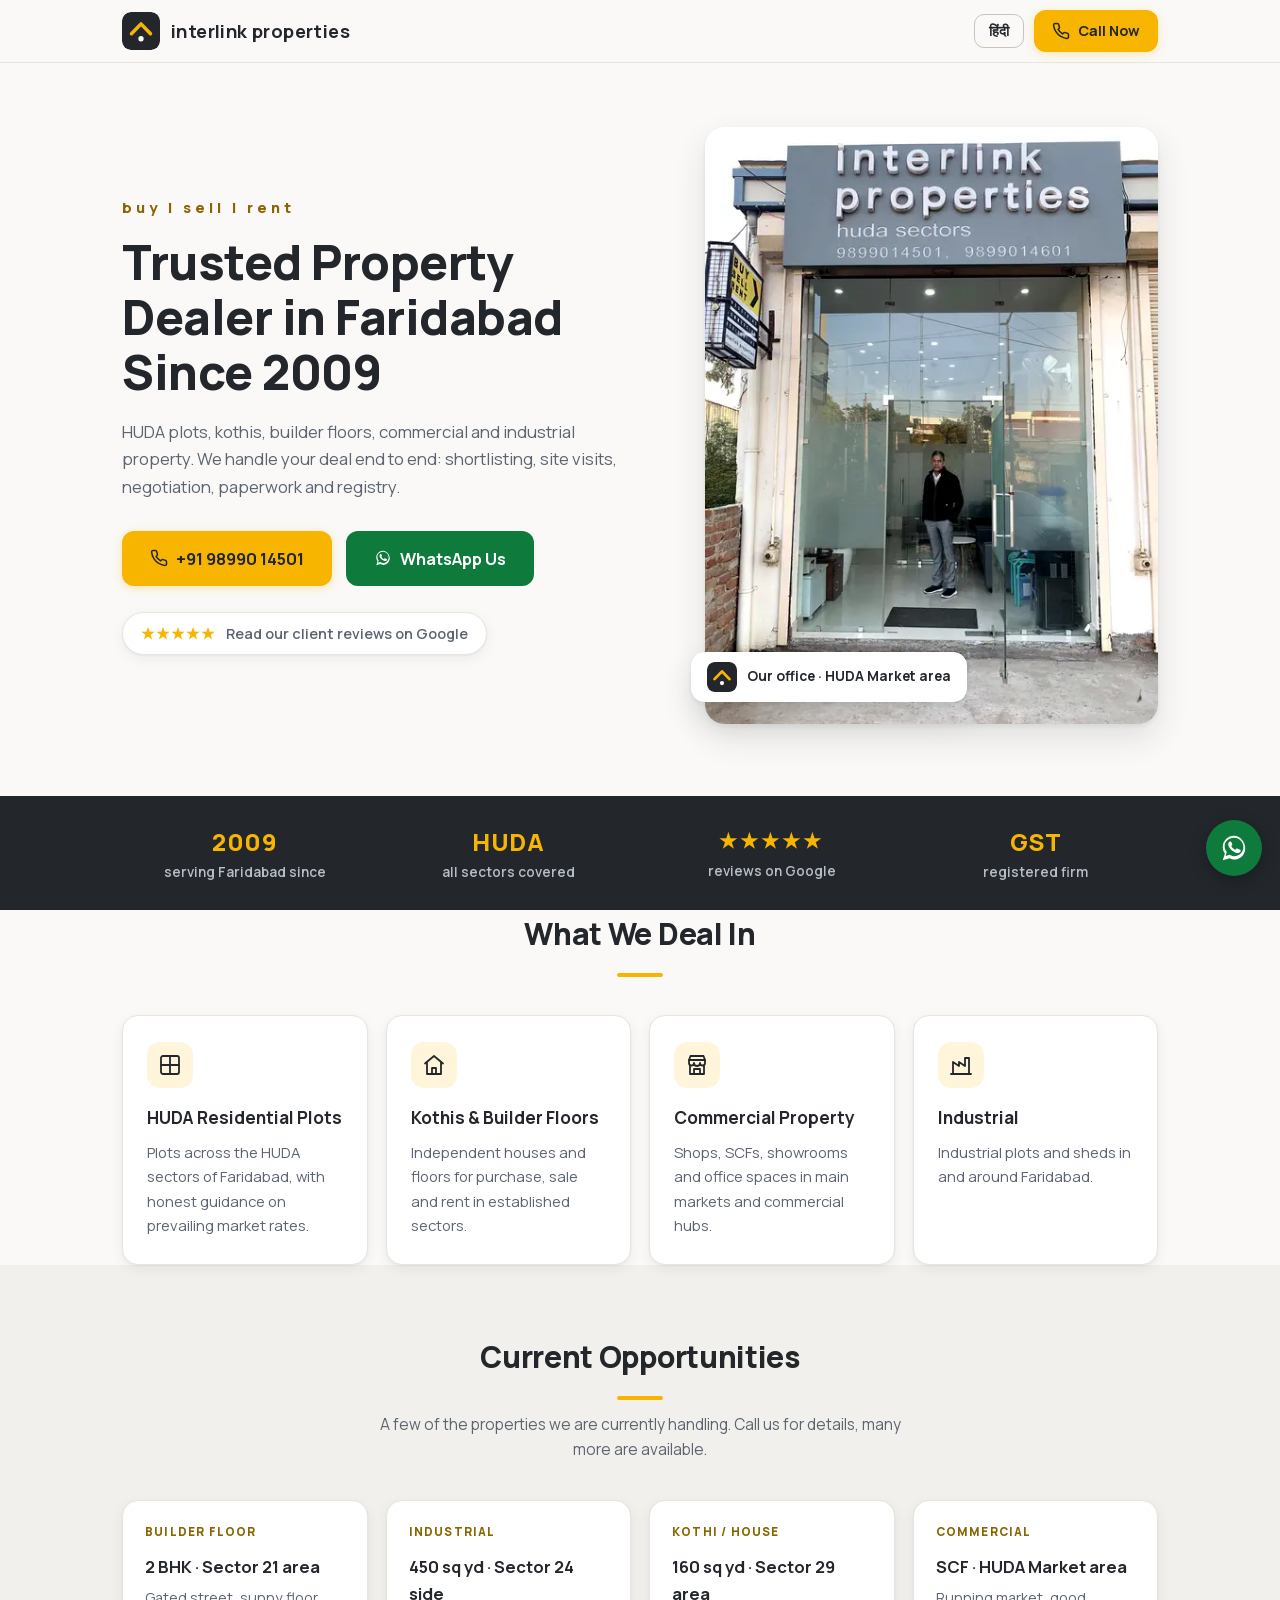
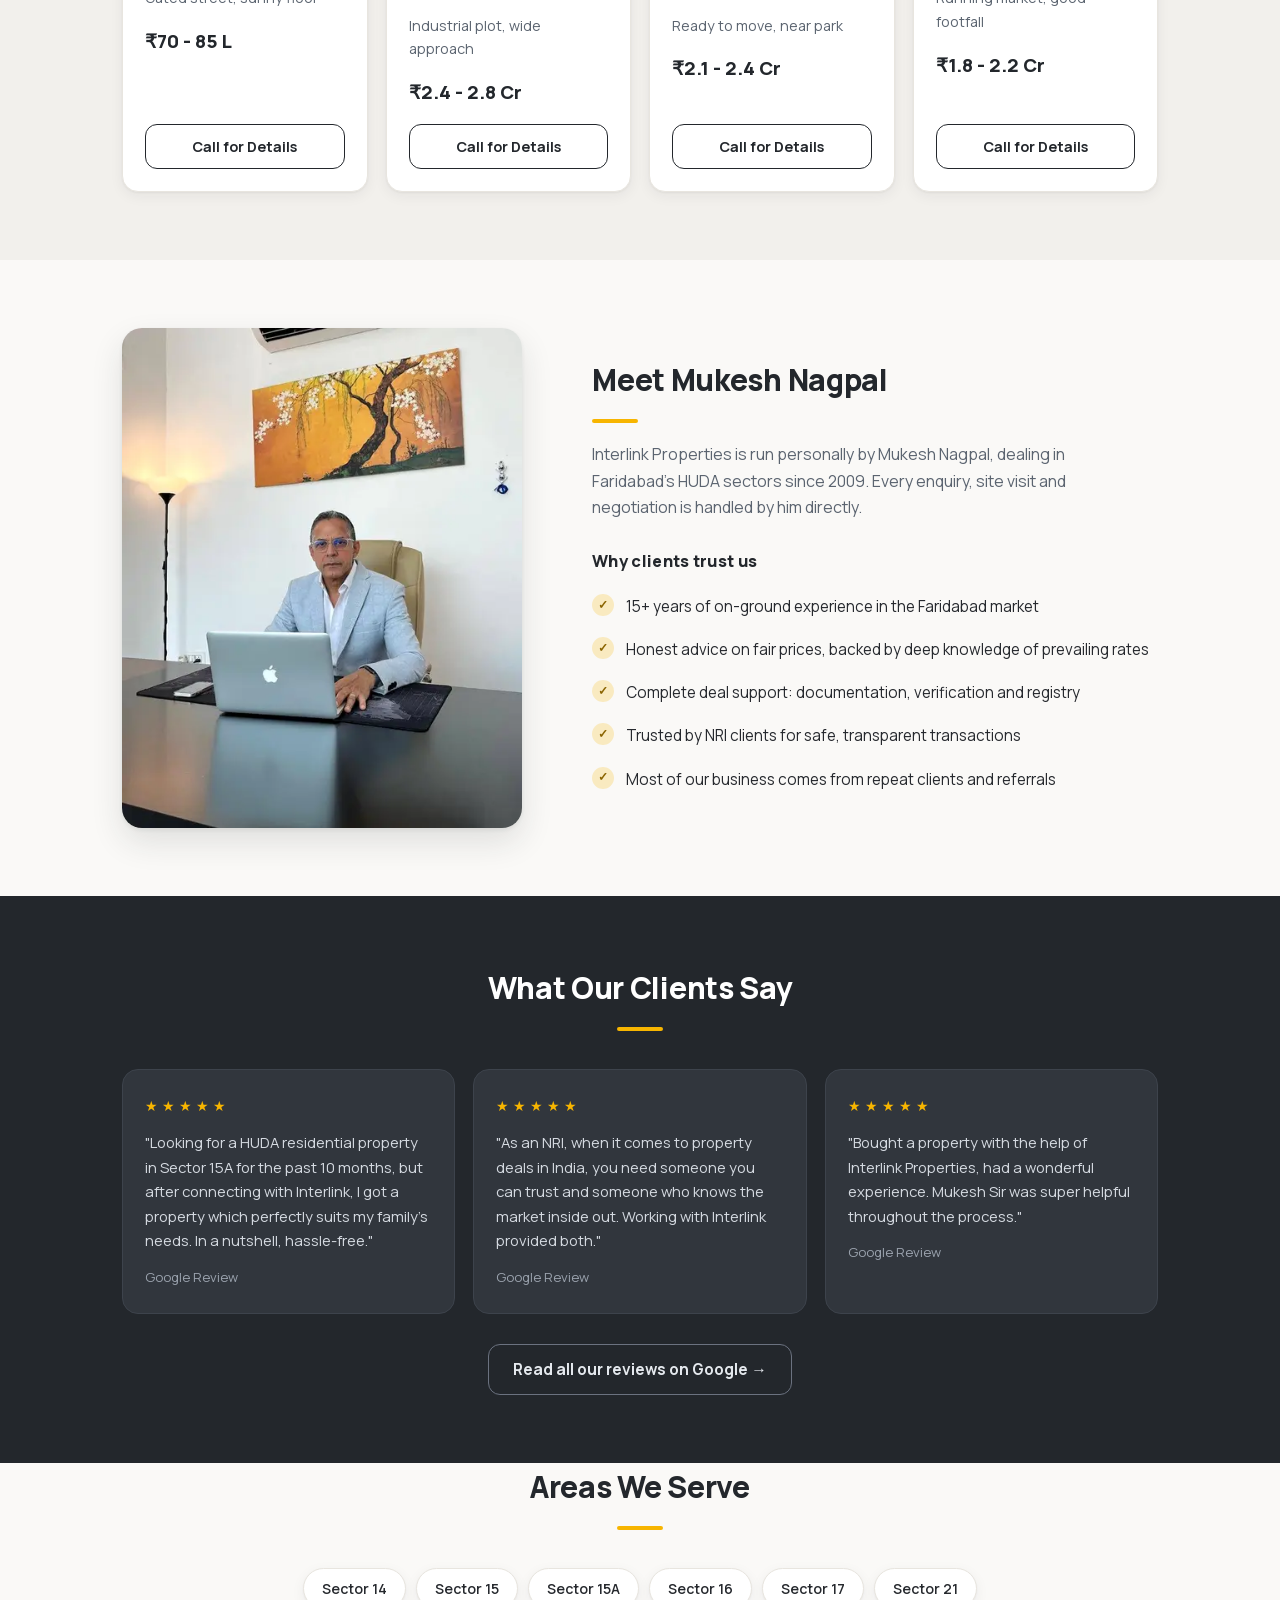
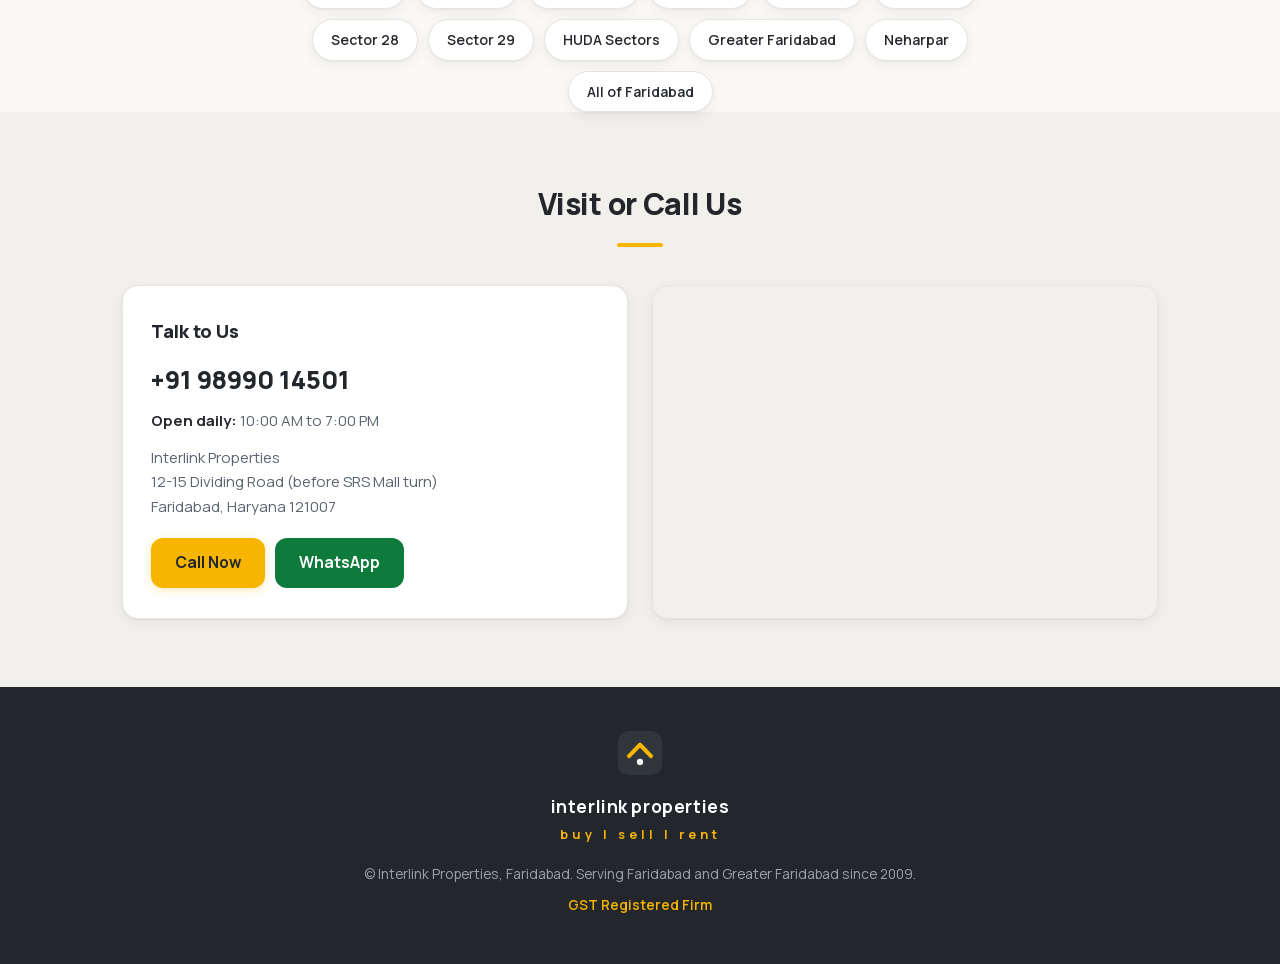
==== website/index.html @ 2ee6475a "Modern rebrand from the real shop sign; split code; Pages via Actions Full redesign replacing the wa" ====
<!DOCTYPE html>
<html lang="en">
<head>
<meta charset="UTF-8">
<meta name="viewport" content="width=device-width, initial-scale=1.0">
<title>Interlink Properties | Trusted Property Dealer in Faridabad Since 2009</title>
<meta name="description" content="Interlink Properties, 12-15 Dividing Road, Faridabad. HUDA plots, kothis, builder floors, commercial and industrial property. Buying, selling and renting since 2009. Call +91 98990 14501.">
<meta name="theme-color" content="#23272c">
<link rel="canonical" href="https://interlinkproperties.in/">
<link rel="icon" type="image/png" sizes="64x64" href="assets/favicon-64.png">
<link rel="apple-touch-icon" href="assets/apple-touch-icon.png">
<meta property="og:type" content="website">
<meta property="og:site_name" content="Interlink Properties">
<meta property="og:locale" content="en_IN">
<meta property="og:title" content="Interlink Properties | Trusted Property Dealer in Faridabad Since 2009">
<meta property="og:description" content="HUDA plots, kothis, builder floors, commercial and industrial property in Faridabad. Buying, selling and renting since 2009.">
<meta property="og:url" content="https://interlinkproperties.in/">
<meta property="og:image" content="https://interlinkproperties.in/assets/og-image.jpg">
<meta property="og:image:width" content="1200">
<meta property="og:image:height" content="630">
<meta name="twitter:card" content="summary_large_image">
<link rel="preload" as="font" type="font/woff2" href="assets/fonts/manrope-latin.woff2" crossorigin>
<link rel="stylesheet" href="css/styles.css">
<script type="application/ld+json">
{
  "@context": "https://schema.org",
  "@type": "RealEstateAgent",
  "name": "Interlink Properties",
  "description": "Property dealer in Faridabad since 2009. HUDA plots, kothis, builder floors, commercial and industrial property.",
  "telephone": "+91-9899014501",
  "url": "https://interlinkproperties.in",
  "logo": "https://interlinkproperties.in/assets/apple-touch-icon.png",
  "image": "https://interlinkproperties.in/assets/og-image.jpg",
  "founder": { "@type": "Person", "name": "Mukesh Nagpal", "jobTitle": "Real Estate Agent" },
  "address": {
    "@type": "PostalAddress",
    "streetAddress": "12-15 Dividing Road, Sector 12",
    "addressLocality": "Faridabad",
    "addressRegion": "Haryana",
    "postalCode": "121007",
    "addressCountry": "IN"
  },
  "geo": { "@type": "GeoCoordinates", "latitude": 28.3880749, "longitude": 77.3139845 },
  "openingHours": "Mo-Su 10:00-19:00",
  "areaServed": "Faridabad",
  "foundingDate": "2009",
  "sameAs": [
    "https://www.facebook.com/InterlinkProp/",
    "https://www.google.com/maps/place/Interlink+Properties/@28.3880796,77.3114096,17z/data=!3m1!4b1!4m6!3m5!1s0x390cdc7d4375aaab:0xf8044a146d7694da!8m2!3d28.3880749!4d77.3139845!16s%2Fg%2F11l663hy3c"
  ]
}
</script>
</head>
<body>

<header class="site">
  <div class="wrap">
    <a class="brand" href="#" aria-label="Interlink Properties home">
      <svg class="mark" viewBox="0 0 64 64" width="38" height="38" aria-hidden="true"><rect width="64" height="64" rx="14" fill="#23272c"/><path d="M16 36.5 32 20l16 16.5" stroke="#f7b500" stroke-width="6" fill="none" stroke-linecap="round" stroke-linejoin="round"/><circle cx="32" cy="45" r="4.5" fill="#fff"/></svg>
      <span class="name">interlink properties</span>
    </a>
    <div class="head-actions">
      <button class="lang-toggle" id="langToggle" aria-label="हिंदी में देखें">हिंदी</button>
      <a class="btn btn-yellow" href="tel:+919899014501" aria-label="Call Now: +91 98990 14501"><svg viewBox="0 0 24 24" fill="none" stroke="currentColor" stroke-width="2" stroke-linecap="round" stroke-linejoin="round" aria-hidden="true"><path d="M22 16.92v3a2 2 0 0 1-2.18 2 19.79 19.79 0 0 1-8.63-3.07 19.5 19.5 0 0 1-6-6 19.79 19.79 0 0 1-3.07-8.67A2 2 0 0 1 4.11 2h3a2 2 0 0 1 2 1.72c.13.96.36 1.9.7 2.81a2 2 0 0 1-.45 2.11L8.09 9.91a16 16 0 0 0 6 6l1.27-1.27a2 2 0 0 1 2.11-.45c.91.34 1.85.57 2.81.7A2 2 0 0 1 22 16.92z"/></svg><span data-i18n="callNow">Call Now</span></a>
    </div>
  </div>
</header>

<main>
<section class="hero">
  <div class="wrap hero-grid">
    <div class="hero-copy">
      <p class="eyebrow" data-i18n="tagline">buy&ensp;|&ensp;sell&ensp;|&ensp;rent</p>
      <h1 data-i18n="heroTitle">Trusted Property Dealer in Faridabad Since 2009</h1>
      <p class="sub" data-i18n="heroSub">HUDA plots, kothis, builder floors, commercial and industrial property. We handle your deal end to end: shortlisting, site visits, negotiation, paperwork and registry.</p>
      <div class="cta-row">
        <a class="btn btn-yellow btn-lg" href="tel:+919899014501"><svg viewBox="0 0 24 24" fill="none" stroke="currentColor" stroke-width="2" stroke-linecap="round" stroke-linejoin="round" aria-hidden="true"><path d="M22 16.92v3a2 2 0 0 1-2.18 2 19.79 19.79 0 0 1-8.63-3.07 19.5 19.5 0 0 1-6-6 19.79 19.79 0 0 1-3.07-8.67A2 2 0 0 1 4.11 2h3a2 2 0 0 1 2 1.72c.13.96.36 1.9.7 2.81a2 2 0 0 1-.45 2.11L8.09 9.91a16 16 0 0 0 6 6l1.27-1.27a2 2 0 0 1 2.11-.45c.91.34 1.85.57 2.81.7A2 2 0 0 1 22 16.92z"/></svg><span>+91 98990 14501</span></a>
        <a class="btn btn-wa btn-lg" href="https://wa.me/919899014501?text=Hi%2C%20I%20am%20interested%20in%20a%20property%20in%20Faridabad."><svg viewBox="0 0 32 32" fill="currentColor" aria-hidden="true"><path d="M16 3C9.4 3 4 8.3 4 14.9c0 2.6.8 5 2.3 7L4 29l7.3-2.2c1.9 1 3.9 1.5 4.7 1.5 6.6 0 12-5.3 12-11.9S22.6 3 16 3zm0 21.8c-.7 0-2.5-.4-4.2-1.4l-.5-.3-4.3 1.3 1.3-4.1-.3-.5c-1.3-1.7-2-3.8-2-5.9C6 9.4 10.5 5 16 5s10 4.4 10 9.9-4.5 9.9-10 9.9zm5.5-7.4c-.3-.2-1.8-.9-2-1-.3-.1-.5-.2-.7.2-.2.3-.8 1-.9 1.1-.2.2-.3.2-.6.1-.3-.2-1.3-.5-2.4-1.5-.9-.8-1.5-1.8-1.7-2.1-.2-.3 0-.5.1-.6l.5-.6c.2-.2.2-.3.3-.5.1-.2 0-.4 0-.6-.1-.2-.7-1.7-1-2.3-.2-.6-.5-.5-.7-.5h-.6c-.2 0-.6.1-.9.4-.3.3-1.1 1.1-1.1 2.7s1.2 3.1 1.3 3.3c.2.2 2.3 3.6 5.7 5 .8.3 1.4.6 1.9.7.8.3 1.5.2 2.1.1.6-.1 1.8-.8 2.1-1.5.3-.7.3-1.3.2-1.5-.1-.1-.3-.2-.6-.4z"/></svg><span data-i18n="waBtn">WhatsApp Us</span></a>
      </div>
      <a class="rating-chip" href="https://www.google.com/maps/place/Interlink+Properties/@28.3880796,77.3114096,17z/data=!3m1!4b1!4m6!3m5!1s0x390cdc7d4375aaab:0xf8044a146d7694da!8m2!3d28.3880749!4d77.3139845!16s%2Fg%2F11l663hy3c">
        <span class="stars" aria-hidden="true">★★★★★</span>
        <span data-i18n="revChip">Read our client reviews on Google</span>
      </a>
    </div>
    <div class="hero-photo">
      <picture>
        <source type="image/webp" srcset="assets/img/shopfront-480.webp 480w, assets/img/shopfront-800.webp 800w, assets/img/shopfront-1200.webp 1200w" sizes="(max-width: 860px) 92vw, 460px">
        <img src="assets/img/shopfront-800.jpg" srcset="assets/img/shopfront-480.jpg 480w, assets/img/shopfront-800.jpg 800w, assets/img/shopfront-1200.jpg 1200w" sizes="(max-width: 860px) 92vw, 460px" width="800" height="1056" fetchpriority="high" alt="Interlink Properties office on 12-15 Dividing Road, Faridabad">
      </picture>
      <div class="hero-badge">
        <svg viewBox="0 0 64 64" width="30" height="30" aria-hidden="true"><rect width="64" height="64" rx="14" fill="#23272c"/><path d="M16 36.5 32 20l16 16.5" stroke="#f7b500" stroke-width="6" fill="none" stroke-linecap="round" stroke-linejoin="round"/><circle cx="32" cy="45" r="4.5" fill="#fff"/></svg>
        <span data-i18n="heroBadge">Our office · HUDA Market area</span>
      </div>
    </div>
  </div>
</section>

<section class="stats" aria-label="Highlights">
  <div class="wrap stats-grid">
    <div class="stat"><div class="v">2009</div><div class="l" data-i18n="statSince">serving Faridabad since</div></div>
    <div class="stat"><div class="v">HUDA</div><div class="l" data-i18n="statSectors">all sectors covered</div></div>
    <div class="stat"><div class="v stars">★★★★★</div><div class="l" data-i18n="statRev">reviews on Google</div></div>
    <div class="stat"><div class="v">GST</div><div class="l" data-i18n="statGst">registered firm</div></div>
  </div>
</section>

<section class="wrap" id="services">
  <div class="sec-head">
    <h2 data-i18n="svcTitle">What We Deal In</h2>
    <div class="rule"></div>
  </div>
  <div class="grid">
    <div class="card">
      <div class="ico"><svg viewBox="0 0 24 24" fill="none" stroke-width="1.8" stroke-linecap="round" stroke-linejoin="round" aria-hidden="true"><rect x="3" y="3" width="18" height="18" rx="2"/><path d="M3 12h18M12 3v18"/></svg></div>
      <h3 data-i18n="svc1">HUDA Residential Plots</h3><p data-i18n="svc1p">Plots across the HUDA sectors of Faridabad, with honest guidance on prevailing market rates.</p>
    </div>
    <div class="card">
      <div class="ico"><svg viewBox="0 0 24 24" fill="none" stroke-width="1.8" stroke-linecap="round" stroke-linejoin="round" aria-hidden="true"><path d="M3 10.5 12 3l9 7.5"/><path d="M5 9.5V21h14V9.5"/><path d="M10 21v-6h4v6"/></svg></div>
      <h3 data-i18n="svc2">Kothis &amp; Builder Floors</h3><p data-i18n="svc2p">Independent houses and floors for purchase, sale and rent in established sectors.</p>
    </div>
    <div class="card">
      <div class="ico"><svg viewBox="0 0 24 24" fill="none" stroke-width="1.8" stroke-linecap="round" stroke-linejoin="round" aria-hidden="true"><path d="M4 7 5.5 3h13L20 7"/><path d="M4 7h16v3a2.5 2.5 0 0 1-5 0 2.5 2.5 0 0 1-6 0 2.5 2.5 0 0 1-5 0z"/><path d="M5 12.5V21h14v-8.5"/><path d="M9 21v-5h6v5"/></svg></div>
      <h3 data-i18n="svc3">Commercial Property</h3><p data-i18n="svc3p">Shops, SCFs, showrooms and office spaces in main markets and commercial hubs.</p>
    </div>
    <div class="card">
      <div class="ico"><svg viewBox="0 0 24 24" fill="none" stroke-width="1.8" stroke-linecap="round" stroke-linejoin="round" aria-hidden="true"><path d="M2 21h20"/><path d="M4 21V9l6 4V9l6 4V5h4v16"/></svg></div>
      <h3 data-i18n="svc4">Industrial</h3><p data-i18n="svc4p">Industrial plots and sheds in and around Faridabad.</p>
    </div>
  </div>
</section>

<section class="listings" id="listings">
  <div class="wrap">
    <div class="sec-head">
      <h2 data-i18n="listTitle">Current Opportunities</h2>
      <div class="rule"></div>
      <p class="sub" data-i18n="listSub">A few of the properties we are currently handling. Call us for details, many more are available.</p>
    </div>
    <div class="grid" id="listingGrid">
      <noscript><p class="muted-center">Call +91 98990 14501 for our current properties.</p></noscript>
    </div>
  </div>
</section>

<section class="about" id="about">
  <div class="wrap about-grid">
    <div class="about-photo">
      <picture>
        <source type="image/webp" srcset="assets/img/mukesh-480.webp 480w, assets/img/mukesh-800.webp 800w" sizes="(max-width: 860px) 92vw, 400px">
        <img src="assets/img/mukesh-800.jpg" srcset="assets/img/mukesh-480.jpg 480w, assets/img/mukesh-800.jpg 800w" sizes="(max-width: 860px) 92vw, 400px" width="800" height="1000" loading="lazy" alt="Mukesh Nagpal at his desk in the Interlink Properties office">
      </picture>
    </div>
    <div class="about-copy">
      <h2 data-i18n="aboutTitle">Meet Mukesh Nagpal</h2>
      <div class="rule"></div>
      <p data-i18n="aboutP">Interlink Properties is run personally by Mukesh Nagpal, dealing in Faridabad's HUDA sectors since 2009. Every enquiry, site visit and negotiation is handled by him directly.</p>
      <h3 class="why-title" data-i18n="whyTitle">Why clients trust us</h3>
      <ul class="why-list">
        <li data-i18n="why1">15+ years of on-ground experience in the Faridabad market</li>
        <li data-i18n="why2">Honest advice on fair prices, backed by deep knowledge of prevailing rates</li>
        <li data-i18n="why3">Complete deal support: documentation, verification and registry</li>
        <li data-i18n="why4">Trusted by NRI clients for safe, transparent transactions</li>
        <li data-i18n="why5">Most of our business comes from repeat clients and referrals</li>
      </ul>
    </div>
  </div>
</section>

<section class="reviews" id="reviews">
  <div class="wrap">
    <div class="sec-head">
      <h2 data-i18n="revTitle">What Our Clients Say</h2>
      <div class="rule"></div>
    </div>
    <div class="review-grid">
      <div class="review">
        <div class="stars" aria-hidden="true">★★★★★</div>
        <p>"Looking for a HUDA residential property in Sector 15A for the past 10 months, but after connecting with Interlink, I got a property which perfectly suits my family's needs. In a nutshell, hassle-free."</p>
        <footer data-i18n="revSrc">Google Review</footer>
      </div>
      <div class="review">
        <div class="stars" aria-hidden="true">★★★★★</div>
        <p>"As an NRI, when it comes to property deals in India, you need someone you can trust and someone who knows the market inside out. Working with Interlink provided both."</p>
        <footer data-i18n="revSrc2">Google Review</footer>
      </div>
      <div class="review">
        <div class="stars" aria-hidden="true">★★★★★</div>
        <p>"Bought a property with the help of Interlink Properties, had a wonderful experience. Mukesh Sir was super helpful throughout the process."</p>
        <footer data-i18n="revSrc3">Google Review</footer>
      </div>
    </div>
    <div class="center">
      <a class="btn btn-line" href="https://www.google.com/maps/place/Interlink+Properties/@28.3880796,77.3114096,17z/data=!3m1!4b1!4m6!3m5!1s0x390cdc7d4375aaab:0xf8044a146d7694da!8m2!3d28.3880749!4d77.3139845!16s%2Fg%2F11l663hy3c" data-i18n="revAll">Read all our reviews on Google →</a>
    </div>
  </div>
</section>

<section class="wrap" id="areas">
  <div class="sec-head">
    <h2 data-i18n="areaTitle">Areas We Serve</h2>
    <div class="rule"></div>
  </div>
  <div class="area-chips">
    <span>Sector 14</span><span>Sector 15</span><span>Sector 15A</span><span>Sector 16</span>
    <span>Sector 17</span><span>Sector 21</span><span>Sector 28</span><span>Sector 29</span>
    <span>HUDA Sectors</span><span data-i18n="areaGF">Greater Faridabad</span><span>Neharpar</span><span data-i18n="areaAll">All of Faridabad</span>
  </div>
</section>

<section class="contact" id="contact">
  <div class="wrap">
    <div class="sec-head">
      <h2 data-i18n="conTitle">Visit or Call Us</h2>
      <div class="rule"></div>
    </div>
    <div class="contact-grid">
      <div class="contact-card">
        <h3 data-i18n="conTalk">Talk to Us</h3>
        <a class="phone-big" href="tel:+919899014501">+91 98990 14501</a>
        <div class="hours"><strong data-i18n="conHoursLbl">Open daily:</strong> <span data-i18n="conHours">10:00 AM to 7:00 PM</span></div>
        <address>
          Interlink Properties<br>
          <span data-i18n="conAddr1">12-15 Dividing Road (before SRS Mall turn)</span><br>
          Faridabad, Haryana 121007
        </address>
        <div class="contact-actions">
          <a class="btn btn-yellow" href="tel:+919899014501" data-i18n="callNow2">Call Now</a>
          <a class="btn btn-wa" href="https://wa.me/919899014501?text=Hi%2C%20I%20am%20interested%20in%20a%20property%20in%20Faridabad." data-i18n="waBtn2">WhatsApp</a>
        </div>
      </div>
      <div class="map-frame">
        <iframe title="Interlink Properties on Google Maps" loading="lazy" referrerpolicy="no-referrer-when-downgrade"
          src="https://maps.google.com/maps?q=Interlink%20Properties%20Sector%2015%20Faridabad&z=16&output=embed"></iframe>
      </div>
    </div>
  </div>
</section>
</main>

<footer class="site-foot">
  <div class="wrap">
    <svg viewBox="0 0 64 64" width="44" height="44" aria-hidden="true"><rect width="64" height="64" rx="14" fill="#31363d"/><path d="M16 36.5 32 20l16 16.5" stroke="#f7b500" stroke-width="6" fill="none" stroke-linecap="round" stroke-linejoin="round"/><circle cx="32" cy="45" r="4.5" fill="#fff"/></svg>
    <div class="f-brand">interlink properties</div>
    <div class="f-tag" data-i18n="taglineFoot">buy&ensp;|&ensp;sell&ensp;|&ensp;rent</div>
    <div data-i18n="footLine">© Interlink Properties, Faridabad. Serving Faridabad and Greater Faridabad since 2009.</div>
    <!-- Add GSTIN below once available, e.g. GSTIN: 06XXXXX1234X1XX -->
    <div class="gst" data-i18n="footGst">GST Registered Firm</div>
  </div>
</footer>

<a class="wa-float" aria-label="Chat on WhatsApp" href="https://wa.me/919899014501?text=Hi%2C%20I%20am%20interested%20in%20a%20property%20in%20Faridabad.">
  <svg viewBox="0 0 32 32" aria-hidden="true"><path d="M16 3C9.4 3 4 8.3 4 14.9c0 2.6.8 5 2.3 7L4 29l7.3-2.2c1.9 1 3.9 1.5 4.7 1.5 6.6 0 12-5.3 12-11.9S22.6 3 16 3zm0 21.8c-.7 0-2.5-.4-4.2-1.4l-.5-.3-4.3 1.3 1.3-4.1-.3-.5c-1.3-1.7-2-3.8-2-5.9C6 9.4 10.5 5 16 5s10 4.4 10 9.9-4.5 9.9-10 9.9zm5.5-7.4c-.3-.2-1.8-.9-2-1-.3-.1-.5-.2-.7.2-.2.3-.8 1-.9 1.1-.2.2-.3.2-.6.1-.3-.2-1.3-.5-2.4-1.5-.9-.8-1.5-1.8-1.7-2.1-.2-.3 0-.5.1-.6l.5-.6c.2-.2.2-.3.3-.5.1-.2 0-.4 0-.6-.1-.2-.7-1.7-1-2.3-.2-.6-.5-.5-.7-.5h-.6c-.2 0-.6.1-.9.4-.3.3-1.1 1.1-1.1 2.7s1.2 3.1 1.3 3.3c.2.2 2.3 3.6 5.7 5 .8.3 1.4.6 1.9.7.8.3 1.5.2 2.1.1.6-.1 1.8-.8 2.1-1.5.3-.7.3-1.3.2-1.5-.1-.1-.3-.2-.6-.4z"/></svg>
</a>

<div class="sticky-bar">
  <a class="call" href="tel:+919899014501"><svg viewBox="0 0 24 24" fill="none" stroke="currentColor" stroke-width="2" stroke-linecap="round" stroke-linejoin="round" aria-hidden="true"><path d="M22 16.92v3a2 2 0 0 1-2.18 2 19.79 19.79 0 0 1-8.63-3.07 19.5 19.5 0 0 1-6-6 19.79 19.79 0 0 1-3.07-8.67A2 2 0 0 1 4.11 2h3a2 2 0 0 1 2 1.72c.13.96.36 1.9.7 2.81a2 2 0 0 1-.45 2.11L8.09 9.91a16 16 0 0 0 6 6l1.27-1.27a2 2 0 0 1 2.11-.45c.91.34 1.85.57 2.81.7A2 2 0 0 1 22 16.92z"/></svg><span data-i18n="stickyCall">Call Now</span></a>
  <a class="wa" href="https://wa.me/919899014501?text=Hi%2C%20I%20am%20interested%20in%20a%20property%20in%20Faridabad."><svg viewBox="0 0 32 32" fill="currentColor" aria-hidden="true"><path d="M16 3C9.4 3 4 8.3 4 14.9c0 2.6.8 5 2.3 7L4 29l7.3-2.2c1.9 1 3.9 1.5 4.7 1.5 6.6 0 12-5.3 12-11.9S22.6 3 16 3z"/></svg><span data-i18n="stickyWa">WhatsApp</span></a>
</div>

<script src="js/data.js"></script>
<script src="js/main.js"></script>

</body>
</html>
---- website/css/styles.css ----
/* Interlink Properties — brand from the physical shop sign:
   charcoal board, white lowercase type, yellow BUY|SELL|RENT accent. */

@font-face {
  font-family: 'Manrope';
  font-style: normal;
  font-weight: 400 800;
  font-display: swap;
  src: url('../assets/fonts/manrope-latin.woff2') format('woff2');
  unicode-range: U+0000-00FF, U+0131, U+0152-0153, U+02BB-02BC, U+02C6, U+02DA, U+02DC, U+0304, U+0308, U+0329, U+2000-206F, U+20AC, U+2122, U+2191, U+2193, U+2212, U+2215, U+FEFF, U+FFFD;
}

:root {
  --ink: #23272c;
  --ink-soft: #31363d;
  --bg: #faf9f7;
  --bg-alt: #f2f0ec;
  --card: #ffffff;
  --yellow: #f7b500;
  --yellow-hover: #ffc61a;
  --yellow-ink: #8a6400;
  --text: #26292e;
  --muted: #5b6470;
  --line: #e8e5df;
  --wa: #0e7a3b;
  --wa-hover: #0c6a33;
  --shadow-sm: 0 1px 2px rgba(35,39,44,.05), 0 4px 14px rgba(35,39,44,.06);
  --shadow-md: 0 2px 4px rgba(35,39,44,.07), 0 14px 32px rgba(35,39,44,.12);
  --radius: 16px;
  --font: 'Manrope', -apple-system, BlinkMacSystemFont, "Segoe UI", Roboto, "Noto Sans", "Noto Sans Devanagari", sans-serif;
}

* { margin: 0; padding: 0; box-sizing: border-box; }
html { scroll-behavior: smooth; }
body { font-family: var(--font); color: var(--text); background: var(--bg); line-height: 1.65; }
.wrap { max-width: 1080px; margin: 0 auto; padding: 0 22px; }
:focus-visible { outline: 3px solid var(--yellow); outline-offset: 2px; border-radius: 4px; }
.muted-center { text-align: center; color: var(--muted); }
.center { text-align: center; margin-top: 30px; }

/* Buttons */
.btn { display: inline-flex; align-items: center; justify-content: center; gap: 8px; text-decoration: none; font-weight: 700; font-size: 0.97rem; border-radius: 12px; padding: 12px 24px; transition: transform .18s ease, box-shadow .18s ease, background-color .18s ease, color .18s ease; }
.btn:hover { transform: translateY(-1px); }
.btn svg { width: 18px; height: 18px; flex: none; }
.btn-lg { font-size: 1.04rem; padding: 14px 28px; }
.btn-yellow { background: var(--yellow); color: var(--ink); box-shadow: 0 2px 10px rgba(247,181,0,.3); }
.btn-yellow:hover { background: var(--yellow-hover); box-shadow: 0 4px 16px rgba(247,181,0,.45); }
.btn-wa { background: var(--wa); color: #fff; }
.btn-wa:hover { background: var(--wa-hover); }
.btn-line { border: 1.5px solid var(--ink); color: var(--ink); background: transparent; }
.btn-line:hover { background: var(--ink); color: #fff; }

/* Header */
header.site { position: sticky; top: 0; z-index: 40; background: rgba(250,249,247,.92); backdrop-filter: saturate(150%) blur(12px); -webkit-backdrop-filter: saturate(150%) blur(12px); border-bottom: 1px solid var(--line); padding: 10px 0; }
header.site .wrap { display: flex; justify-content: space-between; align-items: center; gap: 10px; }
.brand { display: flex; align-items: center; gap: 11px; text-decoration: none; }
.brand .mark { display: block; border-radius: 9px; }
.brand .name { color: var(--ink); font-size: 1.16rem; font-weight: 700; letter-spacing: 0.4px; white-space: nowrap; }
.head-actions { display: flex; align-items: center; gap: 10px; }
.lang-toggle { font-family: var(--font); background: transparent; border: 1.5px solid #c9c4bb; color: var(--ink); border-radius: 10px; padding: 7px 14px; font-size: 0.85rem; font-weight: 700; cursor: pointer; transition: border-color .18s ease, background-color .18s ease; }
.lang-toggle:hover { border-color: var(--yellow); background: rgba(247,181,0,.1); }
header.site .btn { padding: 9px 18px; font-size: 0.9rem; }
@media (max-width: 480px) {
  .brand .name { font-size: 1rem; letter-spacing: 0.2px; }
  header.site .btn span { display: none; }
  header.site .btn { padding: 9px 12px; }
}

/* Hero */
.hero { padding: 64px 0 72px; }
.hero-grid { display: grid; grid-template-columns: 1.08fr 0.92fr; gap: 52px; align-items: center; }
@media (max-width: 860px) { .hero-grid { grid-template-columns: 1fr; gap: 36px; } .hero { padding: 44px 0 56px; } }
.eyebrow { color: var(--yellow-ink); font-weight: 800; letter-spacing: 4px; font-size: 0.92rem; margin-bottom: 16px; }
.hero h1 { font-size: clamp(2rem, 4.8vw, 3rem); line-height: 1.14; font-weight: 800; color: var(--ink); letter-spacing: -0.5px; margin-bottom: 18px; }
.hero .sub { color: var(--muted); font-size: 1.05rem; max-width: 520px; margin-bottom: 30px; }
.cta-row { display: flex; gap: 14px; flex-wrap: wrap; }
.rating-chip { display: inline-flex; align-items: center; gap: 10px; margin-top: 26px; text-decoration: none; color: var(--muted); font-weight: 600; font-size: 0.9rem; border: 1px solid var(--line); background: var(--card); border-radius: 999px; padding: 8px 18px; box-shadow: var(--shadow-sm); transition: border-color .18s ease; }
.rating-chip:hover { border-color: var(--yellow); }
.rating-chip .stars { color: var(--yellow); letter-spacing: 2px; font-size: 0.95rem; }

.hero-photo { position: relative; max-width: 460px; justify-self: end; }
@media (max-width: 860px) { .hero-photo { justify-self: center; } }
.hero-photo img { display: block; width: 100%; height: auto; border-radius: 20px; box-shadow: var(--shadow-md); }
.hero-badge { position: absolute; left: -14px; bottom: 22px; display: flex; align-items: center; gap: 10px; background: var(--card); border-radius: 14px; padding: 10px 16px; font-weight: 700; font-size: 0.86rem; color: var(--ink); box-shadow: var(--shadow-md); }
@media (max-width: 860px) { .hero-badge { left: 10px; } }
.hero-badge svg { border-radius: 8px; }

/* Stats band */
.stats { background: var(--ink); color: #fff; padding: 26px 0; }
.stats-grid { display: grid; grid-template-columns: repeat(4, 1fr); gap: 18px; text-align: center; }
@media (max-width: 720px) { .stats-grid { grid-template-columns: repeat(2, 1fr); row-gap: 22px; } }
.stat .v { font-weight: 800; font-size: 1.5rem; color: var(--yellow); letter-spacing: 0.5px; }
.stat .v.stars { letter-spacing: 3px; font-size: 1.25rem; line-height: 1.9; }
.stat .l { color: #b8bec7; font-size: 0.85rem; font-weight: 600; }

/* Sections */
section { padding: 68px 0; }
.stats { padding: 26px 0; }
.sec-head { text-align: center; margin-bottom: 38px; }
.sec-head h2, .about-copy h2 { font-size: 1.85rem; font-weight: 800; color: var(--ink); letter-spacing: -0.3px; }
.rule { width: 46px; height: 4px; border-radius: 2px; background: var(--yellow); margin: 14px auto 0; }
.sec-head p.sub { color: var(--muted); margin-top: 12px; font-size: 0.96rem; max-width: 560px; margin-left: auto; margin-right: auto; }

.grid { display: grid; grid-template-columns: repeat(auto-fit, minmax(230px, 1fr)); gap: 18px; }
.card { background: var(--card); border: 1px solid var(--line); border-radius: var(--radius); padding: 26px 24px; box-shadow: var(--shadow-sm); transition: transform .2s ease, box-shadow .2s ease; }
.card:hover { transform: translateY(-4px); box-shadow: var(--shadow-md); }
.card .ico { width: 46px; height: 46px; border-radius: 13px; background: rgba(247,181,0,.14); display: flex; align-items: center; justify-content: center; margin-bottom: 16px; }
.card .ico svg { width: 24px; height: 24px; stroke: var(--ink); }
.card h3 { font-size: 1.07rem; font-weight: 700; margin-bottom: 8px; color: var(--ink); }
.card p { font-size: 0.93rem; color: var(--muted); }

/* Listings */
.listings { background: var(--bg-alt); }
.listing-card { background: var(--card); border: 1px solid var(--line); border-radius: var(--radius); padding: 22px; display: flex; flex-direction: column; box-shadow: var(--shadow-sm); transition: transform .2s ease, box-shadow .2s ease; }
.listing-card:hover { transform: translateY(-4px); box-shadow: var(--shadow-md); }
.listing-card .tag { font-size: 0.73rem; font-weight: 800; letter-spacing: 1.2px; text-transform: uppercase; color: var(--yellow-ink); margin-bottom: 10px; }
.listing-card h3 { font-size: 1.04rem; font-weight: 700; color: var(--ink); margin-bottom: 6px; }
.listing-card .meta { font-size: 0.9rem; color: var(--muted); margin-bottom: 4px; }
.listing-card .price { font-size: 1.16rem; font-weight: 800; color: var(--ink); margin: 12px 0 16px; }
.listing-card .btn { margin-top: auto; font-size: 0.9rem; padding: 10px 16px; }

/* About */
.about { background: var(--bg); }
.about-grid { display: grid; grid-template-columns: 0.85fr 1.15fr; gap: 52px; align-items: center; }
@media (max-width: 860px) { .about-grid { grid-template-columns: 1fr; gap: 32px; } }
.about-photo { max-width: 400px; }
@media (max-width: 860px) { .about-photo { margin: 0 auto; } }
.about-photo img { display: block; width: 100%; height: auto; border-radius: 20px; box-shadow: var(--shadow-md); }
.about-copy .rule { margin-left: 0; }
.about-copy p { color: var(--muted); font-size: 1rem; margin-top: 18px; max-width: 520px; }
.why-title { margin-top: 28px; font-size: 1.02rem; font-weight: 800; color: var(--ink); letter-spacing: 0.3px; }
.why-list { list-style: none; margin-top: 10px; }
.why-list li { padding: 9px 0 9px 34px; position: relative; font-size: 0.95rem; color: var(--text); }
.why-list li::before { content: "✓"; position: absolute; left: 0; top: 9px; width: 22px; height: 22px; border-radius: 50%; background: rgba(247,181,0,.22); color: var(--yellow-ink); font-weight: 800; font-size: 0.78rem; display: flex; align-items: center; justify-content: center; }

/* Reviews */
.reviews { background: var(--ink); color: #fff; }
.reviews .sec-head h2 { color: #fff; }
.review-grid { display: grid; grid-template-columns: repeat(auto-fit, minmax(260px, 1fr)); gap: 18px; }
.review { background: var(--ink-soft); border: 1px solid #3d434c; border-radius: var(--radius); padding: 24px 22px; font-size: 0.93rem; color: #d5dae1; }
.review .stars { color: var(--yellow); letter-spacing: 4px; margin-bottom: 12px; font-size: 0.9rem; }
.review footer { margin-top: 14px; color: #9aa2ad; font-size: 0.83rem; }
.reviews .btn-line { border-color: #6b7280; color: #e5e9ee; }
.reviews .btn-line:hover { background: var(--yellow); border-color: var(--yellow); color: var(--ink); }

/* Areas */
.area-chips { display: flex; flex-wrap: wrap; gap: 10px; justify-content: center; max-width: 740px; margin: 0 auto; }
.area-chips span { background: var(--card); border: 1px solid var(--line); border-radius: 999px; padding: 8px 18px; font-size: 0.88rem; font-weight: 600; color: var(--text); box-shadow: var(--shadow-sm); transition: border-color .18s ease; }
.area-chips span:hover { border-color: var(--yellow); }

/* Contact */
.contact { background: var(--bg-alt); }
.contact-grid { display: grid; grid-template-columns: 1fr 1fr; gap: 24px; align-items: stretch; }
@media (max-width: 720px) { .contact-grid { grid-template-columns: 1fr; } }
.contact-card { background: var(--card); border: 1px solid var(--line); border-radius: var(--radius); padding: 30px 28px; box-shadow: var(--shadow-sm); }
.contact-card h3 { color: var(--ink); margin-bottom: 14px; font-size: 1.15rem; font-weight: 800; }
.phone-big { font-size: 1.55rem; font-weight: 800; color: var(--ink); text-decoration: none; display: inline-block; margin-bottom: 8px; }
.contact-card address { font-style: normal; color: var(--muted); font-size: 0.94rem; margin: 12px 0 18px; }
.hours { color: var(--muted); font-size: 0.94rem; margin-bottom: 6px; }
.hours strong { color: var(--text); }
.contact-actions { display: flex; gap: 10px; flex-wrap: wrap; }
.map-frame { border: 1px solid var(--line); border-radius: var(--radius); overflow: hidden; box-shadow: var(--shadow-sm); min-height: 320px; }
.map-frame iframe { display: block; width: 100%; height: 100%; min-height: 320px; border: 0; }

/* Footer */
footer.site-foot { background: var(--ink); color: #9aa2ad; text-align: center; padding: 44px 0 48px; font-size: 0.86rem; }
footer.site-foot svg { border-radius: 10px; margin-bottom: 12px; }
footer.site-foot .f-brand { color: #fff; font-size: 1.08rem; font-weight: 700; letter-spacing: 0.6px; margin-bottom: 2px; }
footer.site-foot .f-tag { color: var(--yellow); letter-spacing: 4px; font-size: 0.8rem; font-weight: 700; margin-bottom: 18px; }
footer.site-foot .gst { color: var(--yellow); margin-top: 8px; font-weight: 600; }

/* Floating WhatsApp */
.wa-float { position: fixed; right: 18px; bottom: 88px; z-index: 50; width: 56px; height: 56px; border-radius: 50%; background: var(--wa); display: flex; align-items: center; justify-content: center; box-shadow: 0 4px 16px rgba(0,0,0,.3); transition: transform .18s ease; }
.wa-float:hover { transform: scale(1.07); }
.wa-float svg { width: 30px; height: 30px; fill: #fff; }
@media (min-width: 721px) { .wa-float { bottom: 24px; } }

/* Mobile sticky call bar */
.sticky-bar { position: fixed; left: 0; right: 0; bottom: 0; z-index: 45; display: none; box-shadow: 0 -2px 12px rgba(35,39,44,.2); }
@media (max-width: 720px) {
  .sticky-bar { display: flex; }
  body { padding-bottom: calc(58px + env(safe-area-inset-bottom)); }
}
.sticky-bar a { flex: 1; display: flex; align-items: center; justify-content: center; gap: 8px; padding: 15px 0 calc(15px + env(safe-area-inset-bottom)); font-weight: 800; text-decoration: none; color: #fff; font-size: 0.98rem; }
.sticky-bar a svg { width: 18px; height: 18px; flex: none; }
.sticky-bar .call { background: var(--ink); }
.sticky-bar .call span { color: var(--yellow); }
.sticky-bar .call svg { stroke: var(--yellow); }
.sticky-bar .wa { background: var(--wa); }

/* Devanagari: letter-spacing breaks conjuncts and matras, keep it off in Hindi */
html[lang="hi"] .eyebrow, html[lang="hi"] footer.site-foot .f-tag { letter-spacing: normal; }

/* Scroll reveal (class added via JS only, so content is always visible without JS) */
.js-reveal { opacity: 0; transform: translateY(16px); transition: opacity .55s ease, transform .55s ease; }
.js-reveal.in { opacity: 1; transform: none; }
@media (prefers-reduced-motion: reduce) {
  html { scroll-behavior: auto; }
  .js-reveal { opacity: 1; transform: none; transition: none; }
  .btn, .card, .listing-card { transition: none; }
}
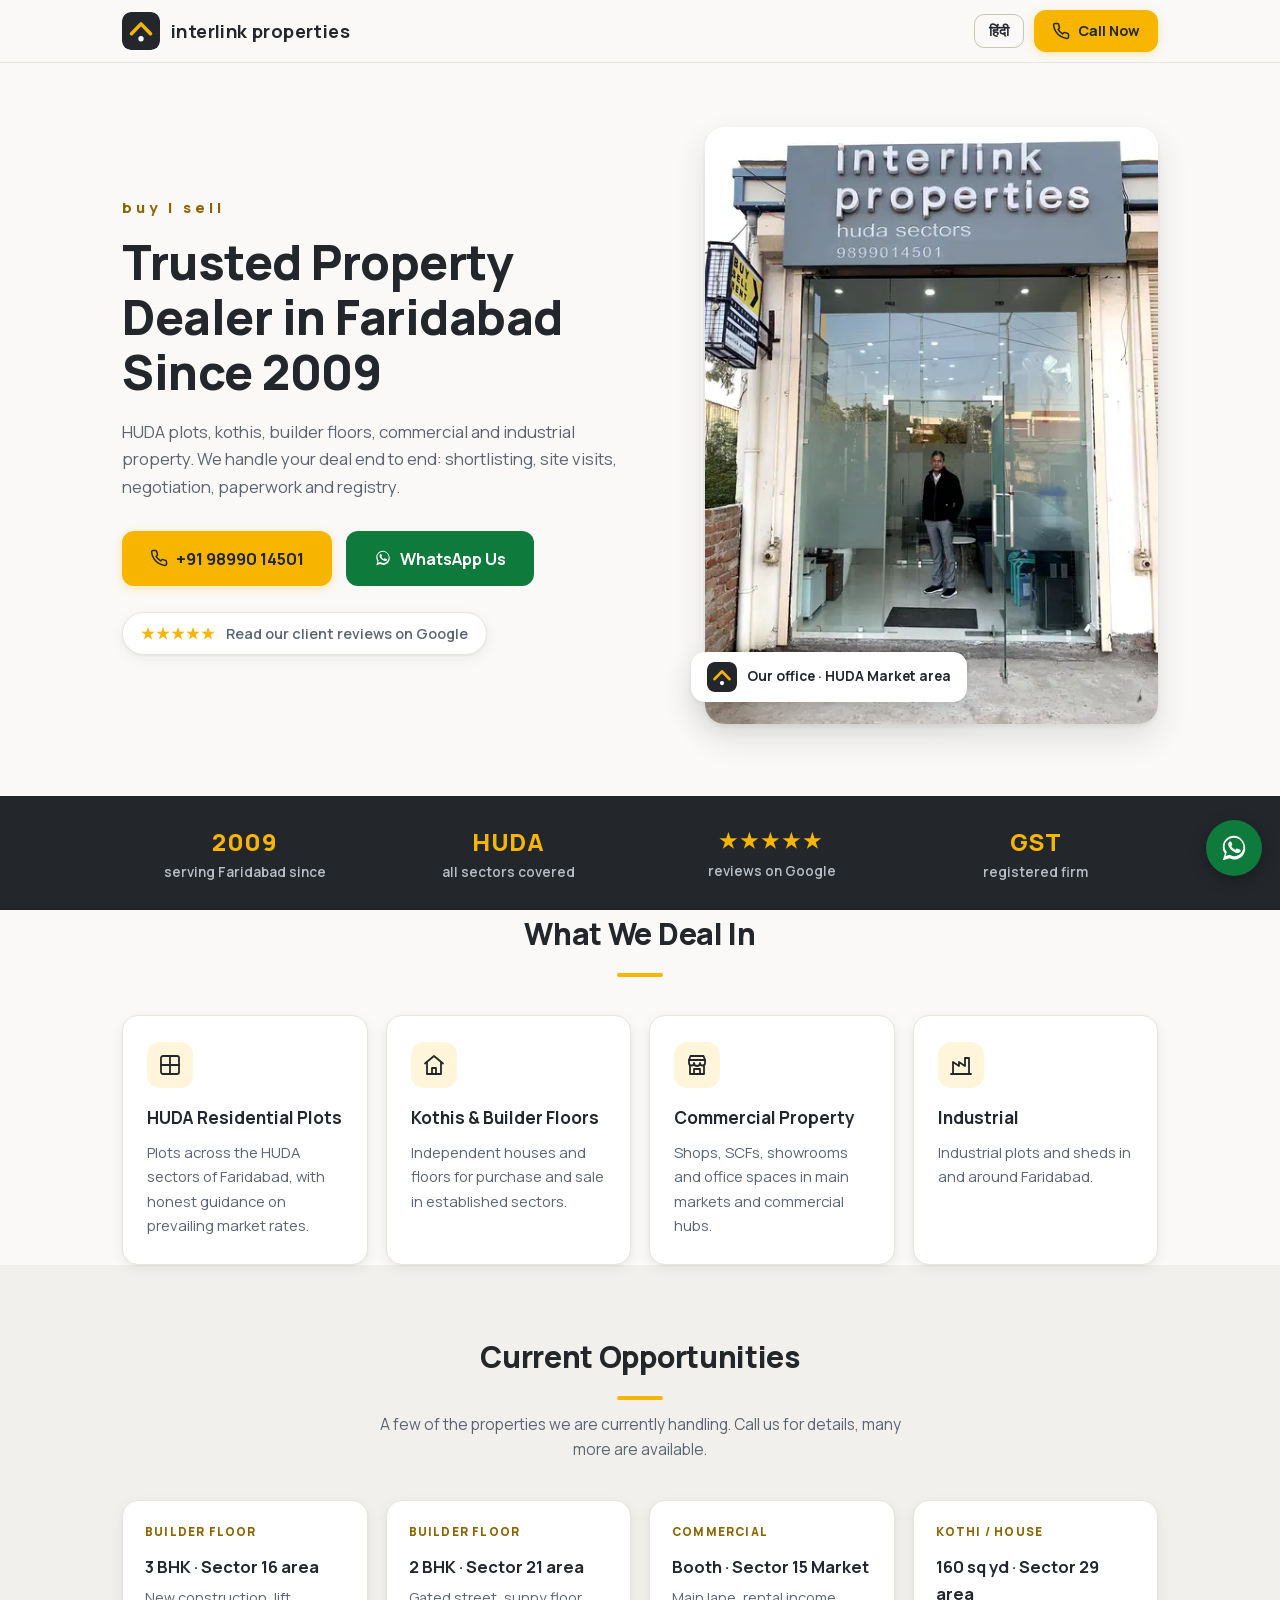
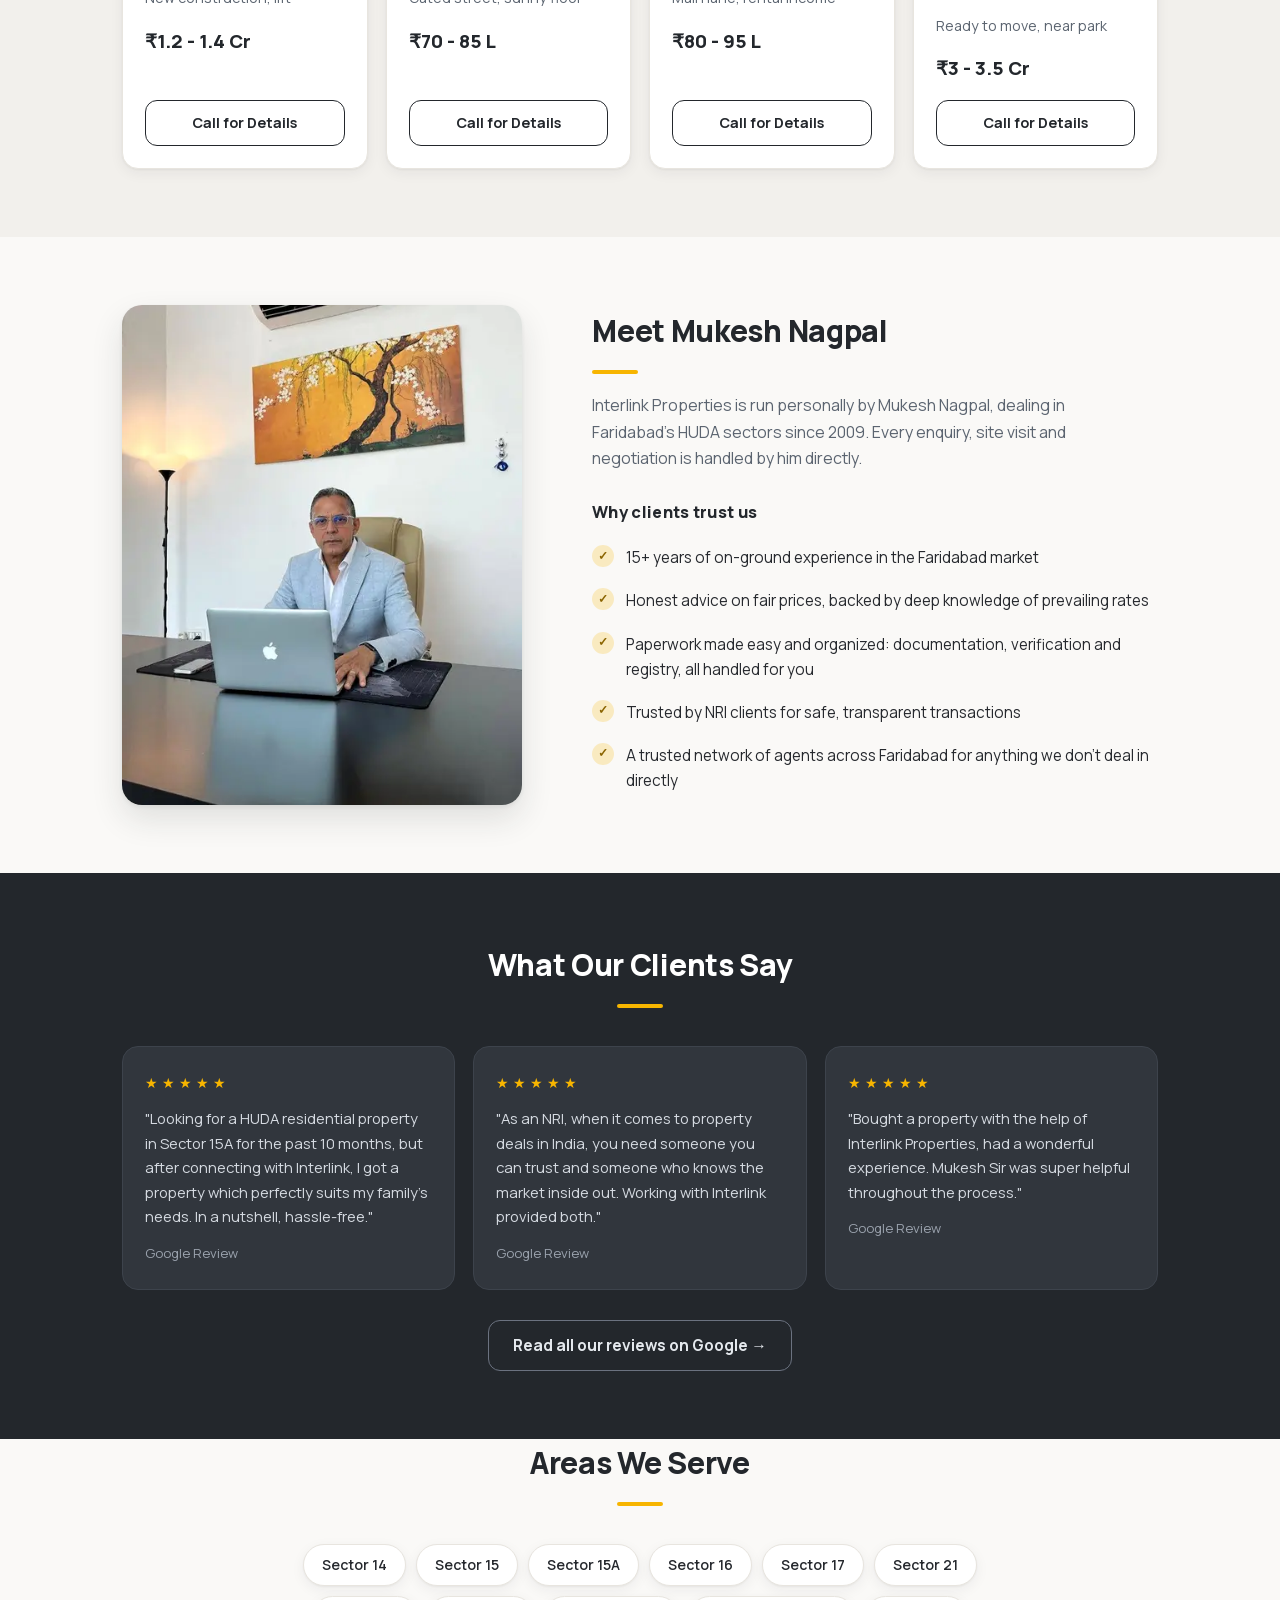
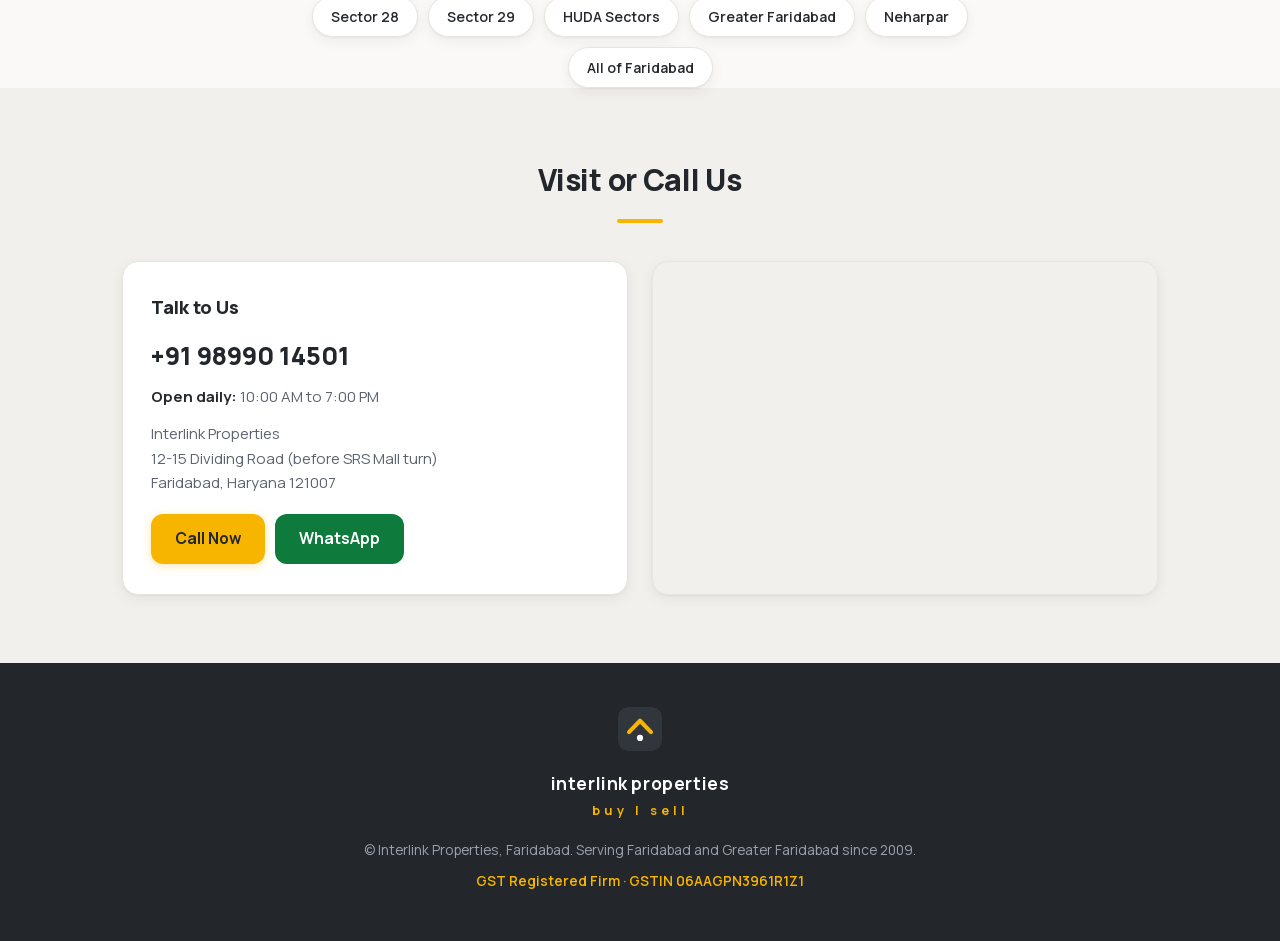
==== commit a548f7e6: "Apply real business data from Mukesh; drop rentals site-wide Data from the owner: - Kothi prices set" ====
--- a/website/index.html
+++ b/website/index.html
@@ -70,7 +70,7 @@
 <section class="hero">
   <div class="wrap hero-grid">
     <div class="hero-copy">
-      <p class="eyebrow" data-i18n="tagline">buy&ensp;|&ensp;sell&ensp;|&ensp;rent</p>
+      <p class="eyebrow" data-i18n="tagline">buy&ensp;|&ensp;sell</p>
       <h1 data-i18n="heroTitle">Trusted Property Dealer in Faridabad Since 2009</h1>
       <p class="sub" data-i18n="heroSub">HUDA plots, kothis, builder floors, commercial and industrial property. We handle your deal end to end: shortlisting, site visits, negotiation, paperwork and registry.</p>
       <div class="cta-row">
@@ -116,7 +116,7 @@
     </div>
     <div class="card">
       <div class="ico"><svg viewBox="0 0 24 24" fill="none" stroke-width="1.8" stroke-linecap="round" stroke-linejoin="round" aria-hidden="true"><path d="M3 10.5 12 3l9 7.5"/><path d="M5 9.5V21h14V9.5"/><path d="M10 21v-6h4v6"/></svg></div>
-      <h3 data-i18n="svc2">Kothis &amp; Builder Floors</h3><p data-i18n="svc2p">Independent houses and floors for purchase, sale and rent in established sectors.</p>
+      <h3 data-i18n="svc2">Kothis &amp; Builder Floors</h3><p data-i18n="svc2p">Independent houses and floors for purchase and sale in established sectors.</p>
     </div>
     <div class="card">
       <div class="ico"><svg viewBox="0 0 24 24" fill="none" stroke-width="1.8" stroke-linecap="round" stroke-linejoin="round" aria-hidden="true"><path d="M4 7 5.5 3h13L20 7"/><path d="M4 7h16v3a2.5 2.5 0 0 1-5 0 2.5 2.5 0 0 1-6 0 2.5 2.5 0 0 1-5 0z"/><path d="M5 12.5V21h14v-8.5"/><path d="M9 21v-5h6v5"/></svg></div>
@@ -158,9 +158,9 @@
       <ul class="why-list">
         <li data-i18n="why1">15+ years of on-ground experience in the Faridabad market</li>
         <li data-i18n="why2">Honest advice on fair prices, backed by deep knowledge of prevailing rates</li>
-        <li data-i18n="why3">Complete deal support: documentation, verification and registry</li>
+        <li data-i18n="why3">Paperwork made easy and organized: documentation, verification and registry, all handled for you</li>
         <li data-i18n="why4">Trusted by NRI clients for safe, transparent transactions</li>
-        <li data-i18n="why5">Most of our business comes from repeat clients and referrals</li>
+        <li data-i18n="why5">A trusted network of agents across Faridabad for anything we don't deal in directly</li>
       </ul>
     </div>
   </div>
@@ -241,10 +241,9 @@
   <div class="wrap">
     <svg viewBox="0 0 64 64" width="44" height="44" aria-hidden="true"><rect width="64" height="64" rx="14" fill="#31363d"/><path d="M16 36.5 32 20l16 16.5" stroke="#f7b500" stroke-width="6" fill="none" stroke-linecap="round" stroke-linejoin="round"/><circle cx="32" cy="45" r="4.5" fill="#fff"/></svg>
     <div class="f-brand">interlink properties</div>
-    <div class="f-tag" data-i18n="taglineFoot">buy&ensp;|&ensp;sell&ensp;|&ensp;rent</div>
+    <div class="f-tag" data-i18n="taglineFoot">buy&ensp;|&ensp;sell</div>
     <div data-i18n="footLine">© Interlink Properties, Faridabad. Serving Faridabad and Greater Faridabad since 2009.</div>
-    <!-- Add GSTIN below once available, e.g. GSTIN: 06XXXXX1234X1XX -->
-    <div class="gst" data-i18n="footGst">GST Registered Firm</div>
+    <div class="gst" data-i18n="footGst">GST Registered Firm · GSTIN 06AAGPN3961R1Z1</div>
   </div>
 </footer>
 
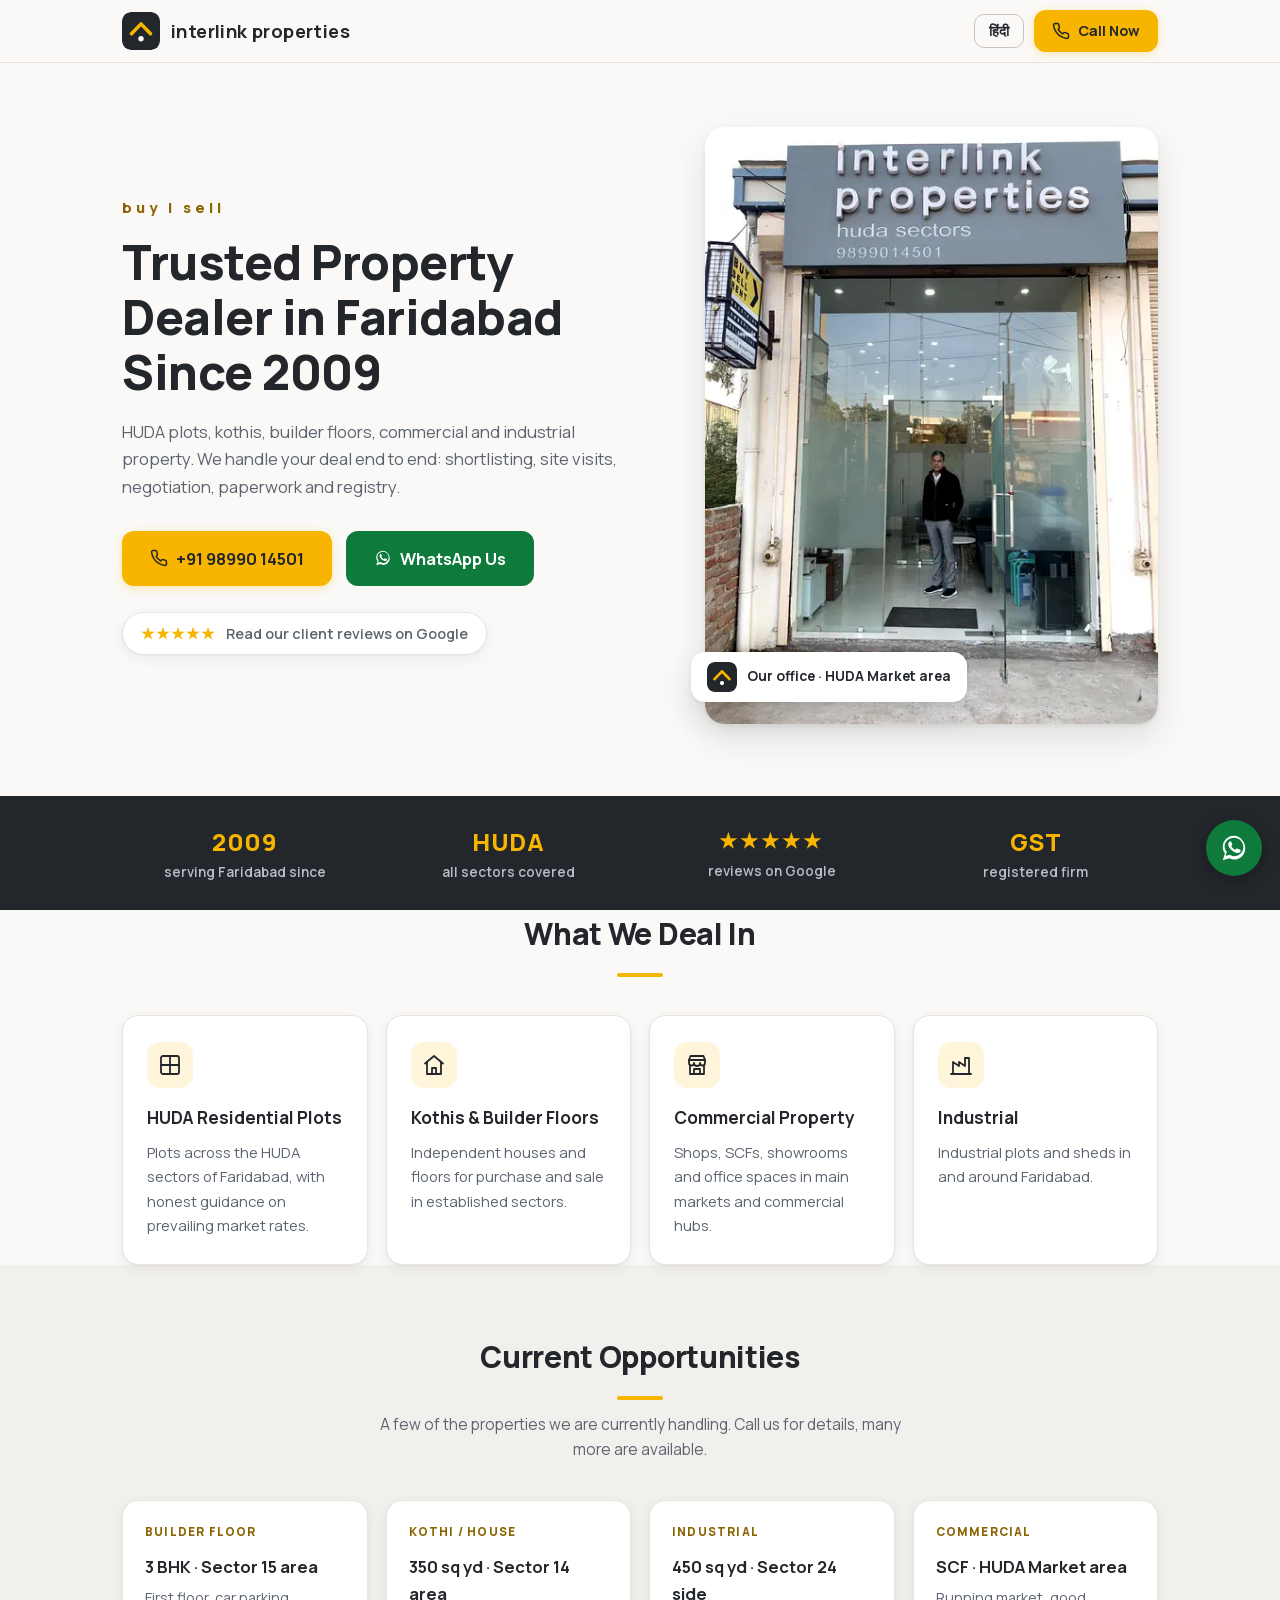
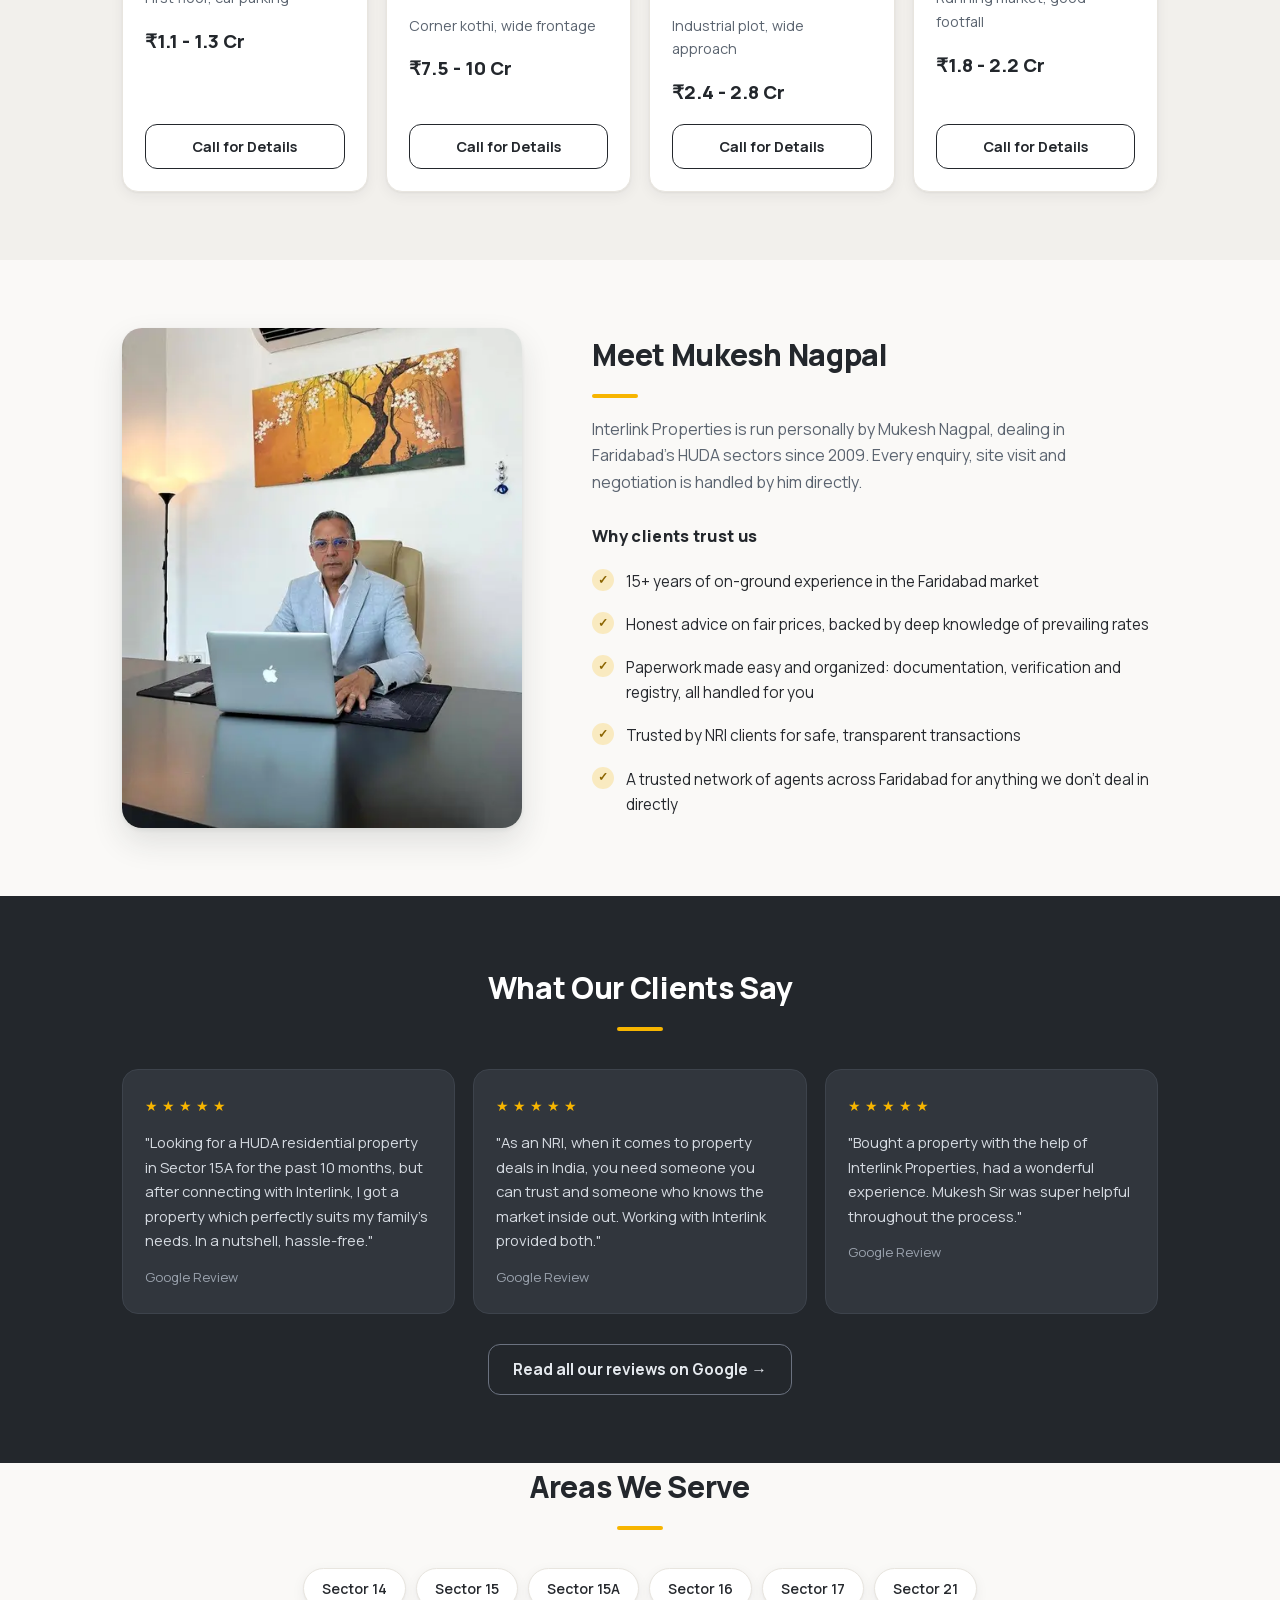
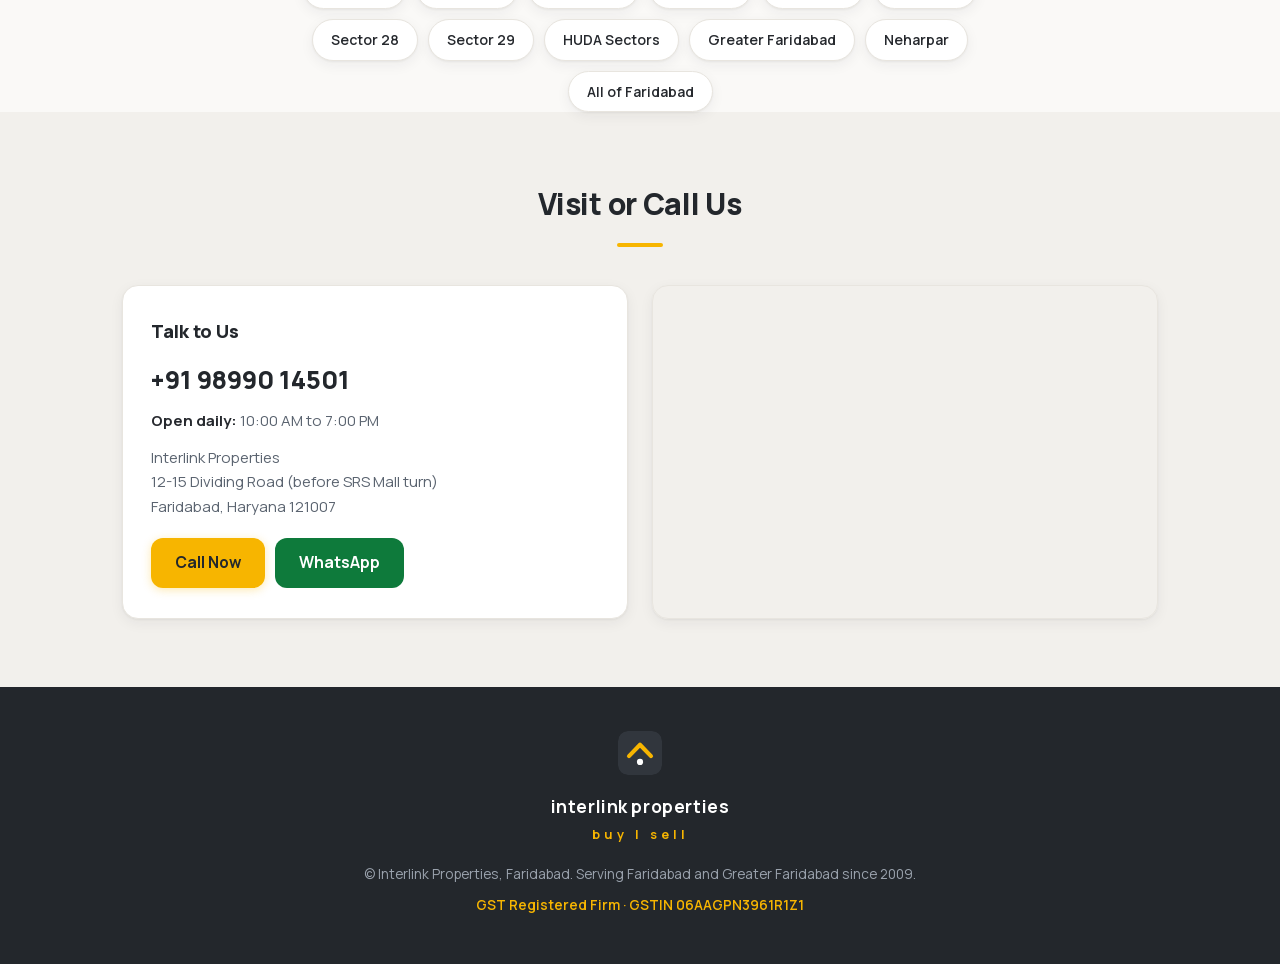
==== commit b5a17ff4: "Add Google Ads conversion tracking for call and WhatsApp clicks via GTM Guarded GTM loader in index." ====
--- a/website/index.html
+++ b/website/index.html
@@ -7,6 +7,11 @@
 <meta name="description" content="Interlink Properties, 12-15 Dividing Road, Faridabad. HUDA plots, kothis, builder floors, commercial and industrial property. Buying, selling and renting since 2009. Call +91 98990 14501.">
 <meta name="theme-color" content="#23272c">
 <link rel="canonical" href="https://interlinkproperties.in/">
+<!-- Google Tag Manager. Paste the container ID (GTM-XXXXXXX) below once created; no-op while empty. See tracking/SETUP.md. -->
+<script>
+(function(){var id='';if(!id)return;window.dataLayer=window.dataLayer||[];window.dataLayer.push({'gtm.start':new Date().getTime(),event:'gtm.js'});var f=document.getElementsByTagName('script')[0],j=document.createElement('script');j.async=true;j.src='https://www.googletagmanager.com/gtm.js?id='+id;f.parentNode.insertBefore(j,f);})();
+</script>
+<!-- End Google Tag Manager -->
 <link rel="icon" type="image/png" sizes="64x64" href="assets/favicon-64.png">
 <link rel="apple-touch-icon" href="assets/apple-touch-icon.png">
 <meta property="og:type" content="website">
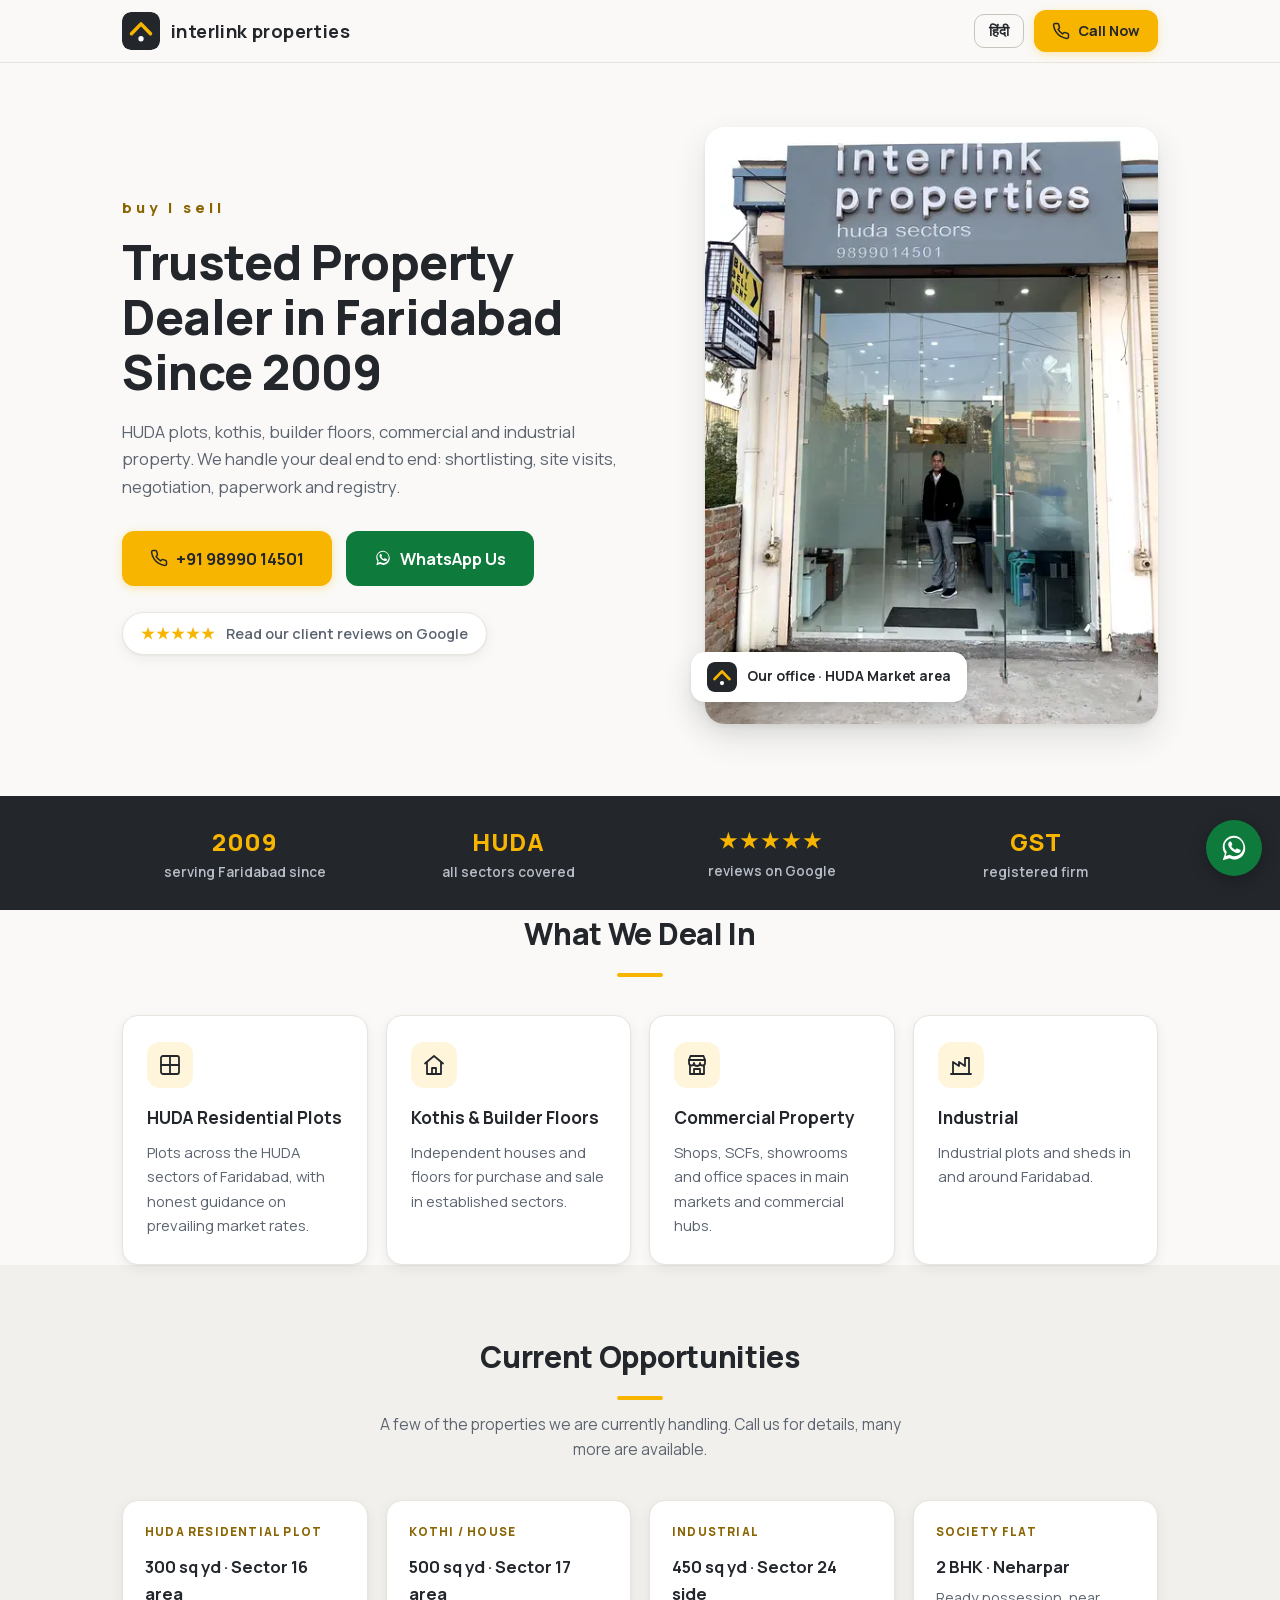
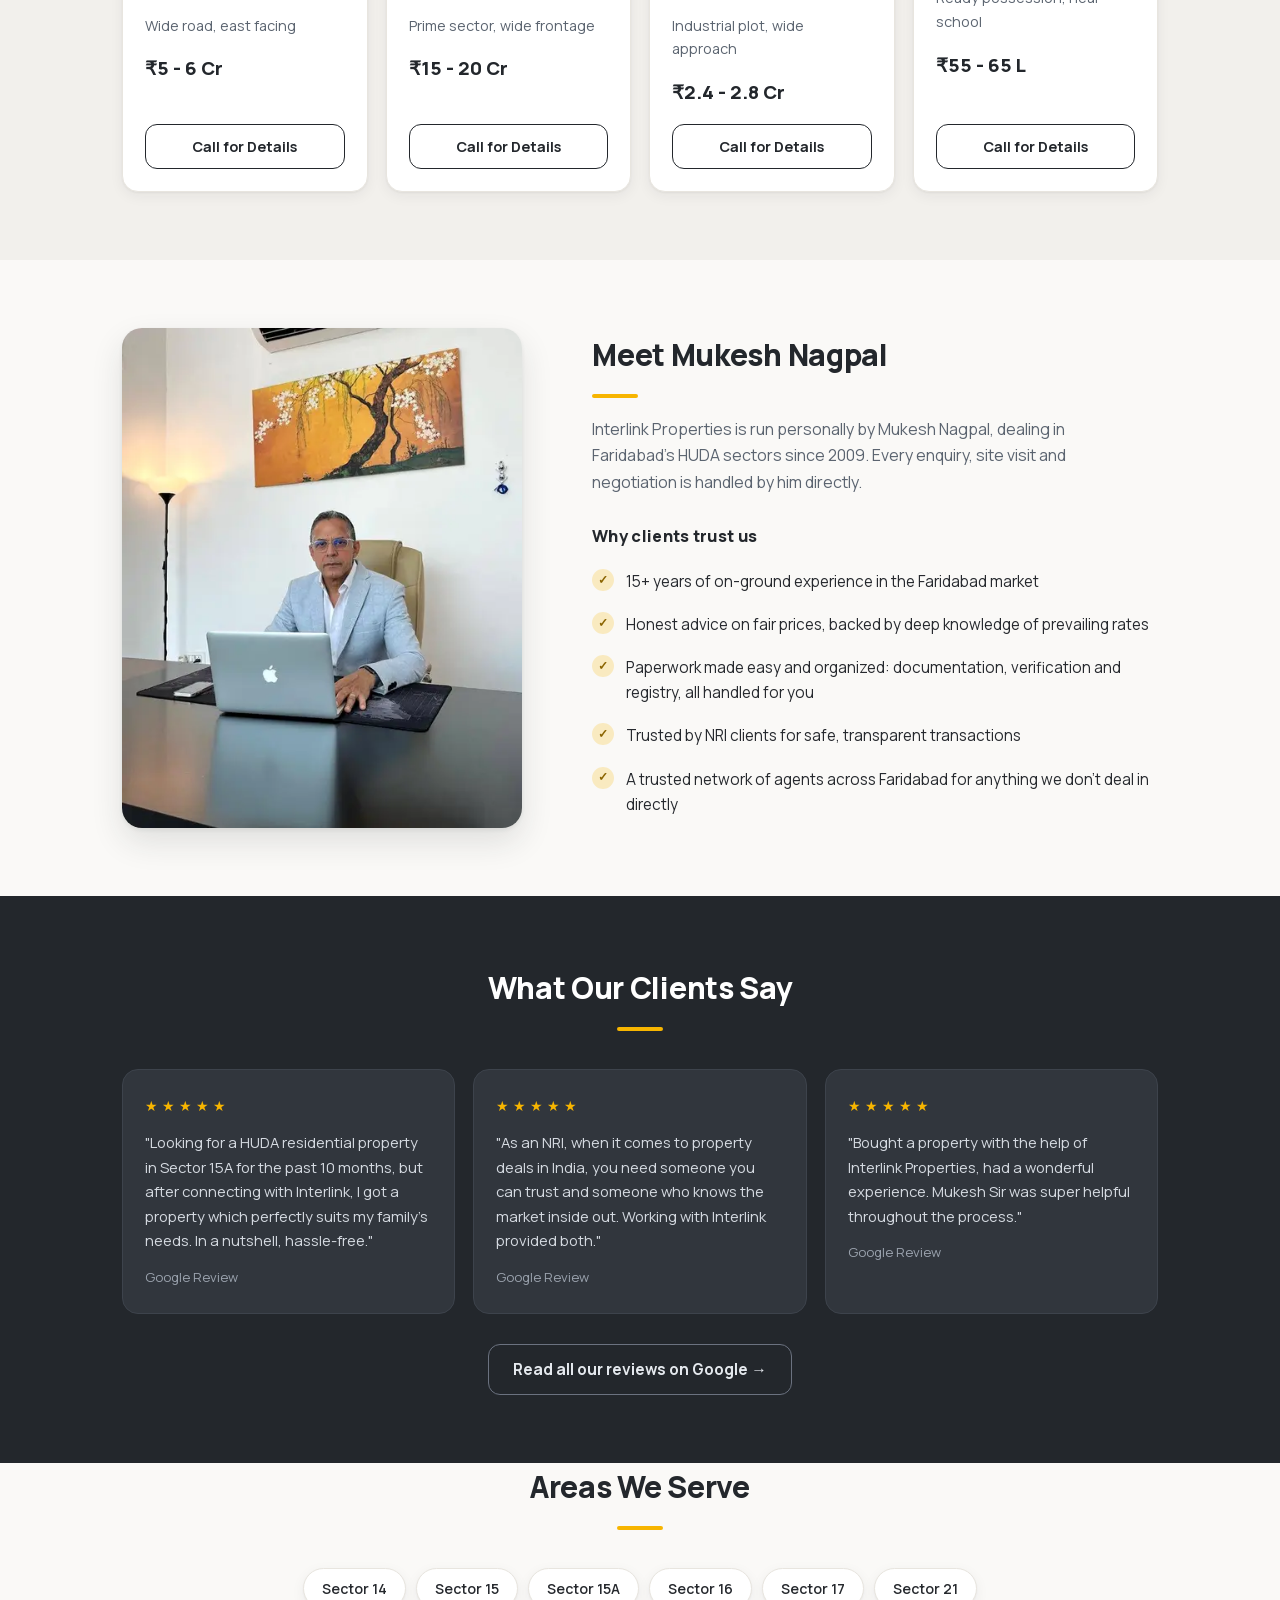
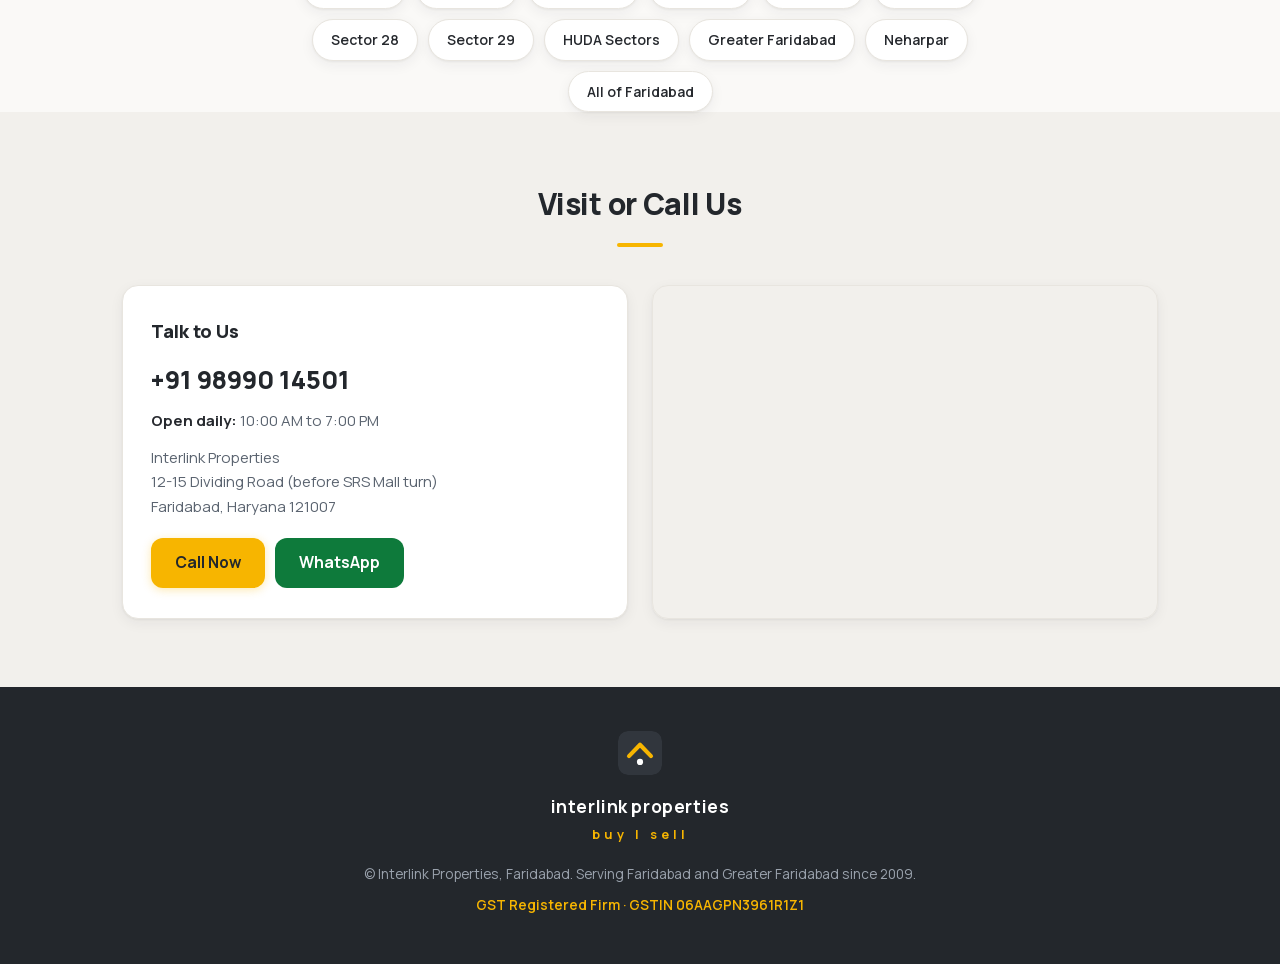
==== commit 79e1be32: "Arm the GTM loader with the real container ID (GTM-TGTC6VC5) Co-Authored-By: Claude Fable 5 <noreply" ====
--- a/website/index.html
+++ b/website/index.html
@@ -9,7 +9,7 @@
 <link rel="canonical" href="https://interlinkproperties.in/">
 <!-- Google Tag Manager. Paste the container ID (GTM-XXXXXXX) below once created; no-op while empty. See tracking/SETUP.md. -->
 <script>
-(function(){var id='';if(!id)return;window.dataLayer=window.dataLayer||[];window.dataLayer.push({'gtm.start':new Date().getTime(),event:'gtm.js'});var f=document.getElementsByTagName('script')[0],j=document.createElement('script');j.async=true;j.src='https://www.googletagmanager.com/gtm.js?id='+id;f.parentNode.insertBefore(j,f);})();
+(function(){var id='GTM-TGTC6VC5';if(!id)return;window.dataLayer=window.dataLayer||[];window.dataLayer.push({'gtm.start':new Date().getTime(),event:'gtm.js'});var f=document.getElementsByTagName('script')[0],j=document.createElement('script');j.async=true;j.src='https://www.googletagmanager.com/gtm.js?id='+id;f.parentNode.insertBefore(j,f);})();
 </script>
 <!-- End Google Tag Manager -->
 <link rel="icon" type="image/png" sizes="64x64" href="assets/favicon-64.png">
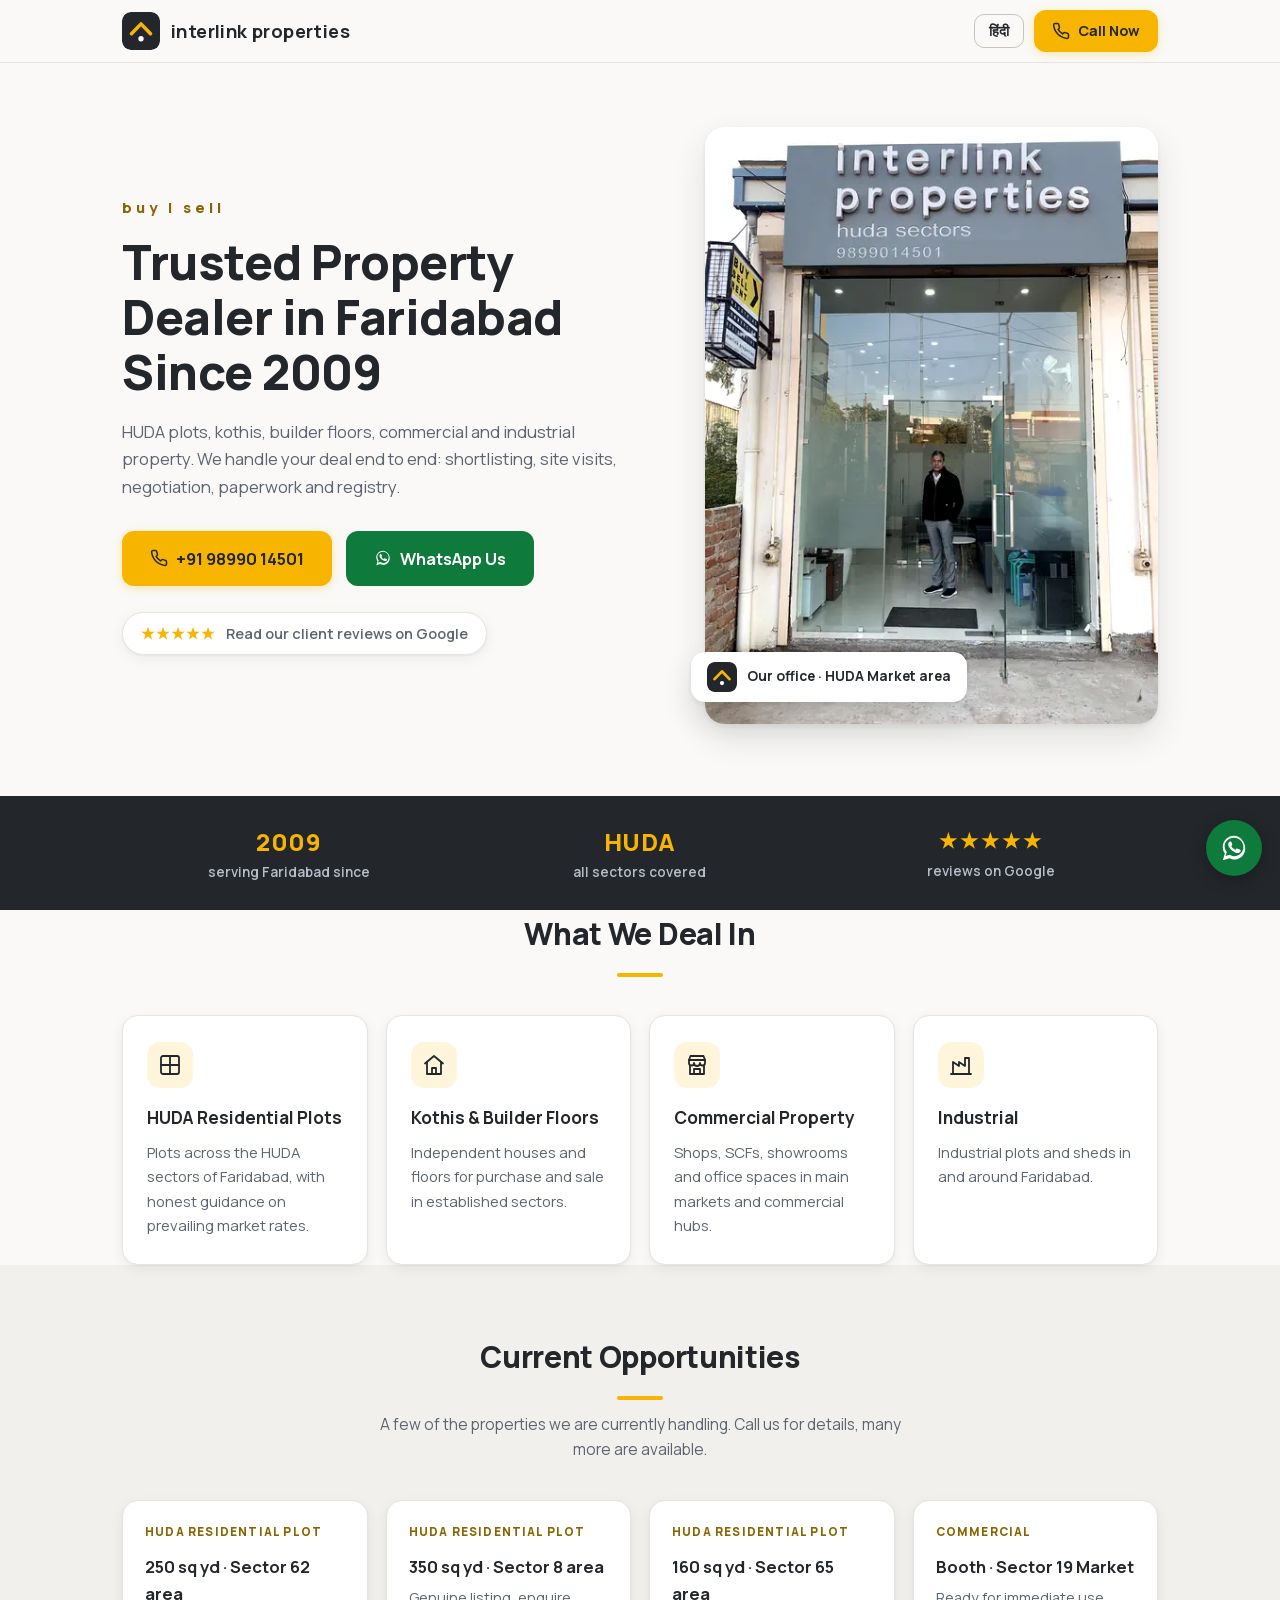
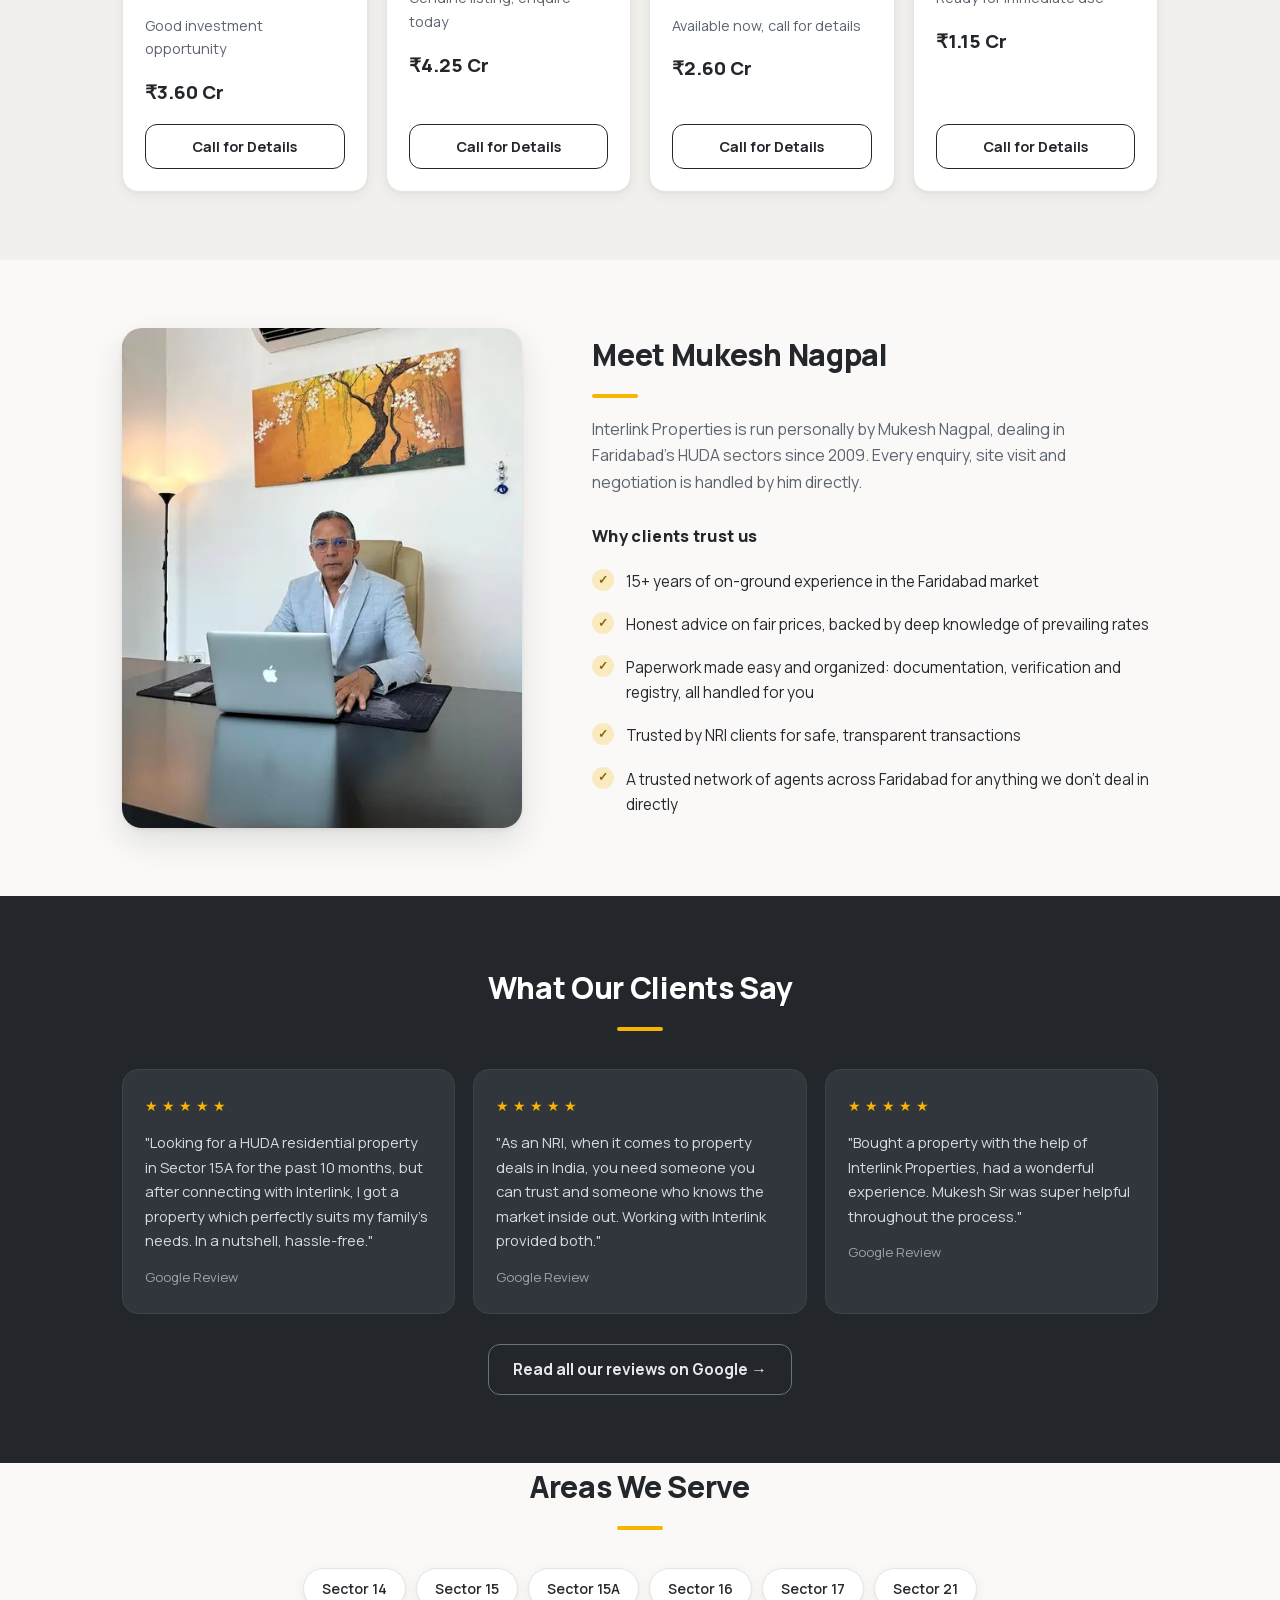
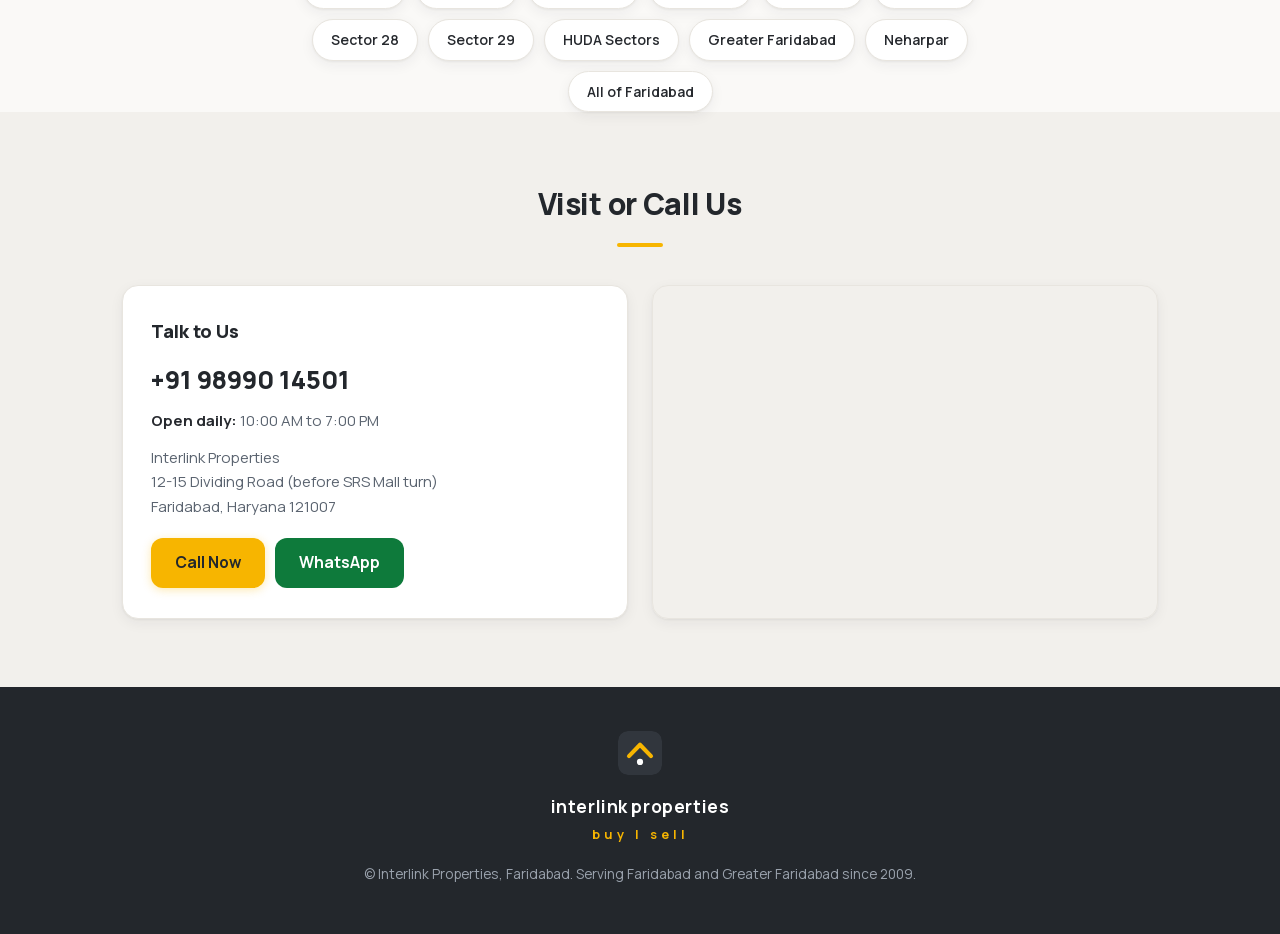
==== commit 6c3a7635: "Remove GST registration references No longer a registered GST firm. Drops the GST stat tile and foot" ====
--- a/website/index.html
+++ b/website/index.html
@@ -105,7 +105,6 @@
     <div class="stat"><div class="v">2009</div><div class="l" data-i18n="statSince">serving Faridabad since</div></div>
     <div class="stat"><div class="v">HUDA</div><div class="l" data-i18n="statSectors">all sectors covered</div></div>
     <div class="stat"><div class="v stars">★★★★★</div><div class="l" data-i18n="statRev">reviews on Google</div></div>
-    <div class="stat"><div class="v">GST</div><div class="l" data-i18n="statGst">registered firm</div></div>
   </div>
 </section>
 
@@ -248,7 +247,6 @@
     <div class="f-brand">interlink properties</div>
     <div class="f-tag" data-i18n="taglineFoot">buy&ensp;|&ensp;sell</div>
     <div data-i18n="footLine">© Interlink Properties, Faridabad. Serving Faridabad and Greater Faridabad since 2009.</div>
-    <div class="gst" data-i18n="footGst">GST Registered Firm · GSTIN 06AAGPN3961R1Z1</div>
   </div>
 </footer>
 
--- a/website/css/styles.css
+++ b/website/css/styles.css
@@ -87,8 +87,8 @@
 
 /* Stats band */
 .stats { background: var(--ink); color: #fff; padding: 26px 0; }
-.stats-grid { display: grid; grid-template-columns: repeat(4, 1fr); gap: 18px; text-align: center; }
-@media (max-width: 720px) { .stats-grid { grid-template-columns: repeat(2, 1fr); row-gap: 22px; } }
+.stats-grid { display: grid; grid-template-columns: repeat(3, 1fr); gap: 18px; text-align: center; }
+@media (max-width: 720px) { .stats-grid { grid-template-columns: repeat(1, 1fr); row-gap: 22px; } }
 .stat .v { font-weight: 800; font-size: 1.5rem; color: var(--yellow); letter-spacing: 0.5px; }
 .stat .v.stars { letter-spacing: 3px; font-size: 1.25rem; line-height: 1.9; }
 .stat .l { color: #b8bec7; font-size: 0.85rem; font-weight: 600; }
@@ -167,7 +167,6 @@
 footer.site-foot svg { border-radius: 10px; margin-bottom: 12px; }
 footer.site-foot .f-brand { color: #fff; font-size: 1.08rem; font-weight: 700; letter-spacing: 0.6px; margin-bottom: 2px; }
 footer.site-foot .f-tag { color: var(--yellow); letter-spacing: 4px; font-size: 0.8rem; font-weight: 700; margin-bottom: 18px; }
-footer.site-foot .gst { color: var(--yellow); margin-top: 8px; font-weight: 600; }
 
 /* Floating WhatsApp */
 .wa-float { position: fixed; right: 18px; bottom: 88px; z-index: 50; width: 56px; height: 56px; border-radius: 50%; background: var(--wa); display: flex; align-items: center; justify-content: center; box-shadow: 0 4px 16px rgba(0,0,0,.3); transition: transform .18s ease; }
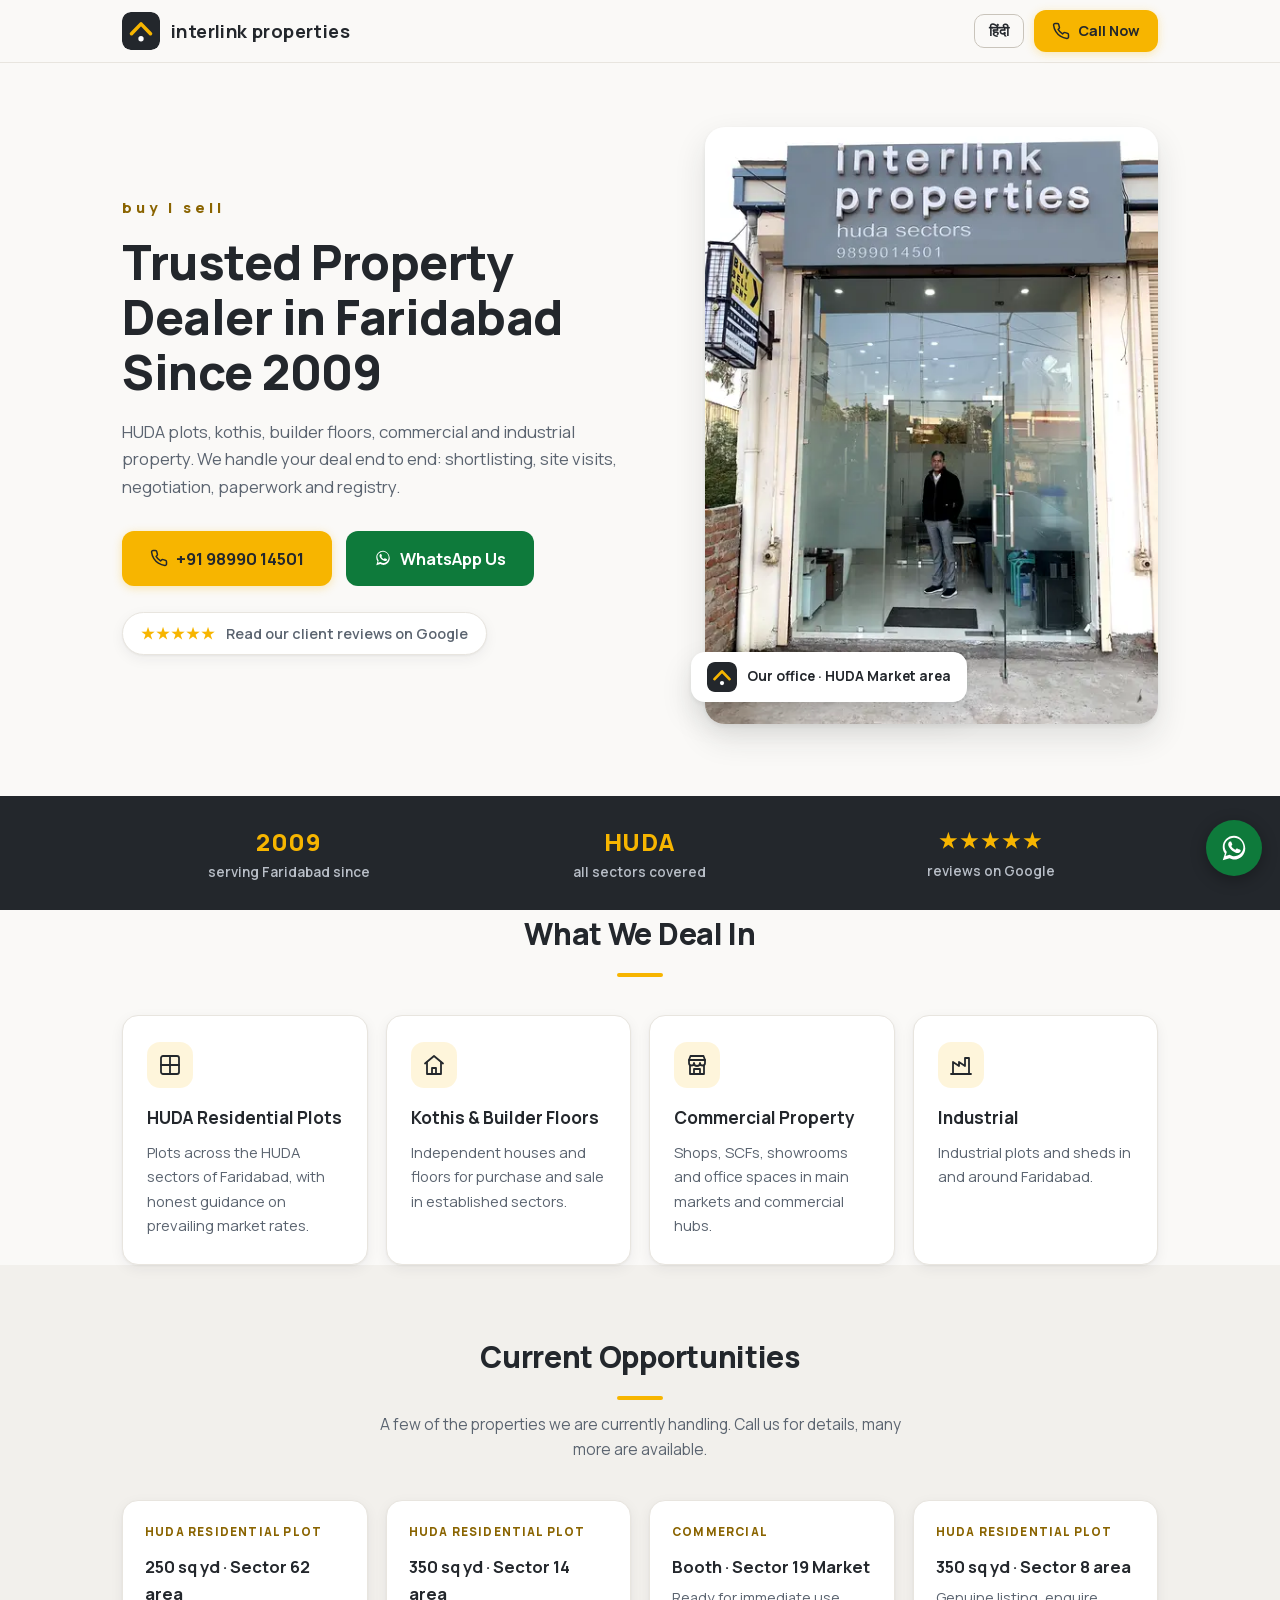
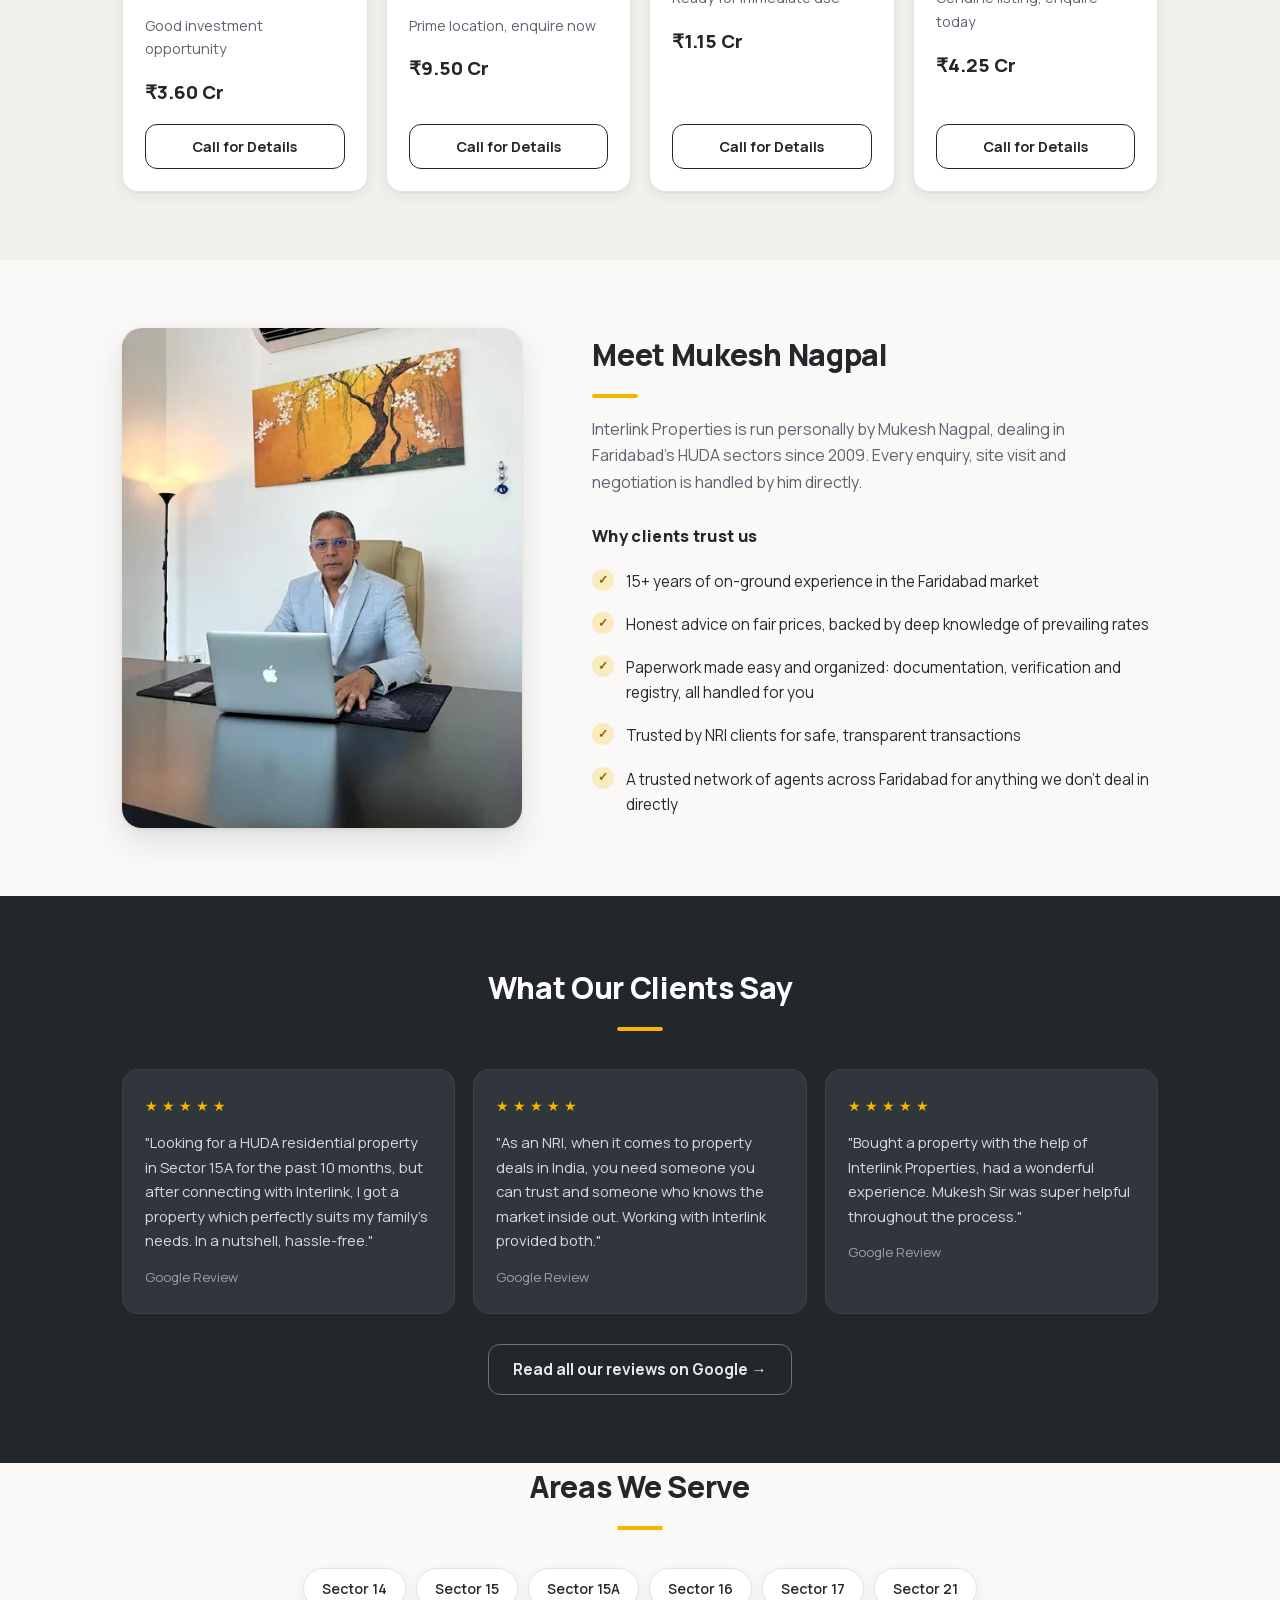
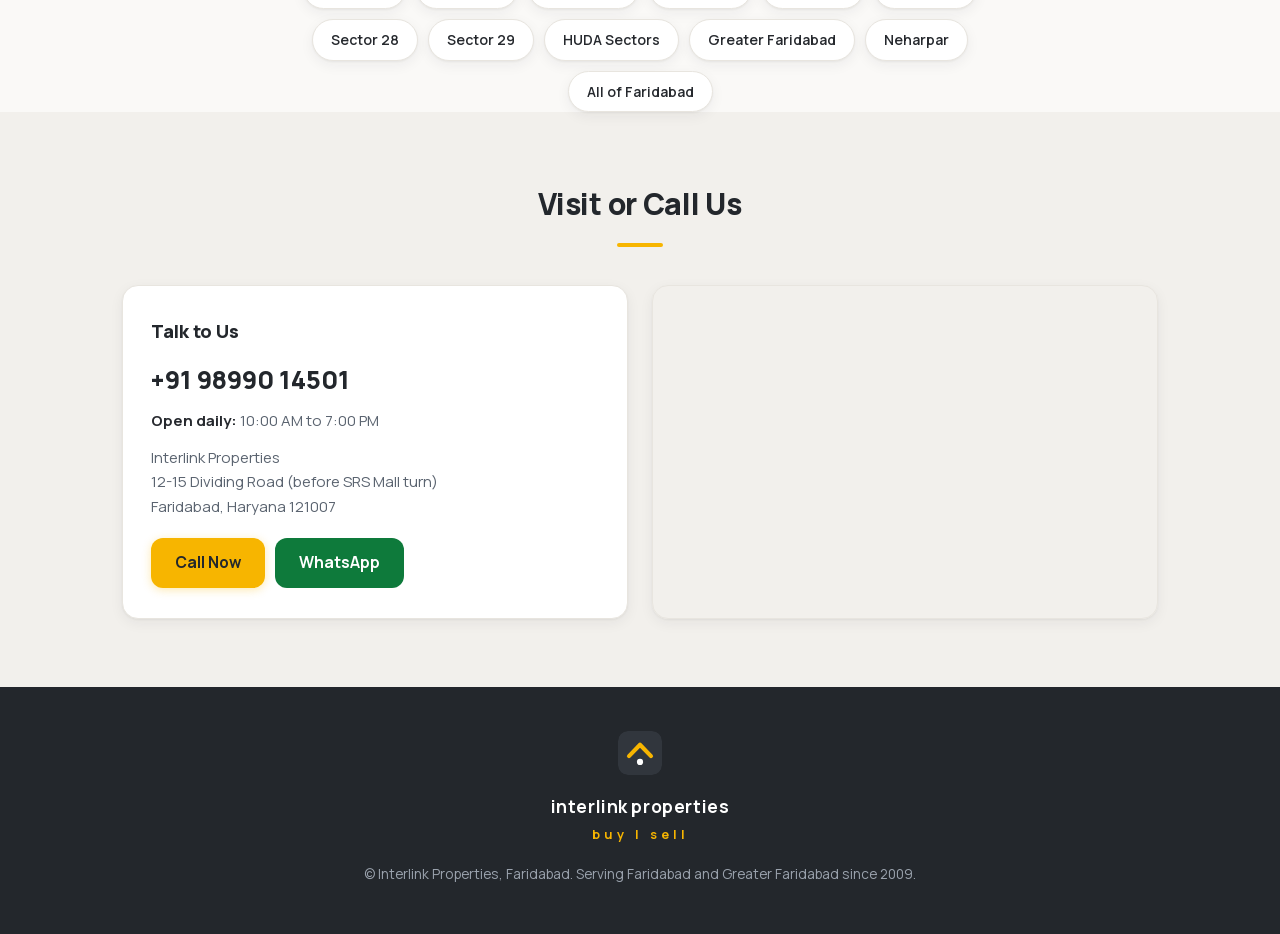
==== commit 0c2a9505: "Add Hindi transliteration for listings and Areas We Serve Listing size/area now render in Devanagari" ====
--- a/website/index.html
+++ b/website/index.html
@@ -205,9 +205,9 @@
     <div class="rule"></div>
   </div>
   <div class="area-chips">
-    <span>Sector 14</span><span>Sector 15</span><span>Sector 15A</span><span>Sector 16</span>
-    <span>Sector 17</span><span>Sector 21</span><span>Sector 28</span><span>Sector 29</span>
-    <span>HUDA Sectors</span><span data-i18n="areaGF">Greater Faridabad</span><span>Neharpar</span><span data-i18n="areaAll">All of Faridabad</span>
+    <span data-i18n="areaS14">Sector 14</span><span data-i18n="areaS15">Sector 15</span><span data-i18n="areaS15A">Sector 15A</span><span data-i18n="areaS16">Sector 16</span>
+    <span data-i18n="areaS17">Sector 17</span><span data-i18n="areaS21">Sector 21</span><span data-i18n="areaS28">Sector 28</span><span data-i18n="areaS29">Sector 29</span>
+    <span data-i18n="areaHuda">HUDA Sectors</span><span data-i18n="areaGF">Greater Faridabad</span><span data-i18n="areaNeharpar">Neharpar</span><span data-i18n="areaAll">All of Faridabad</span>
   </div>
 </section>
 
